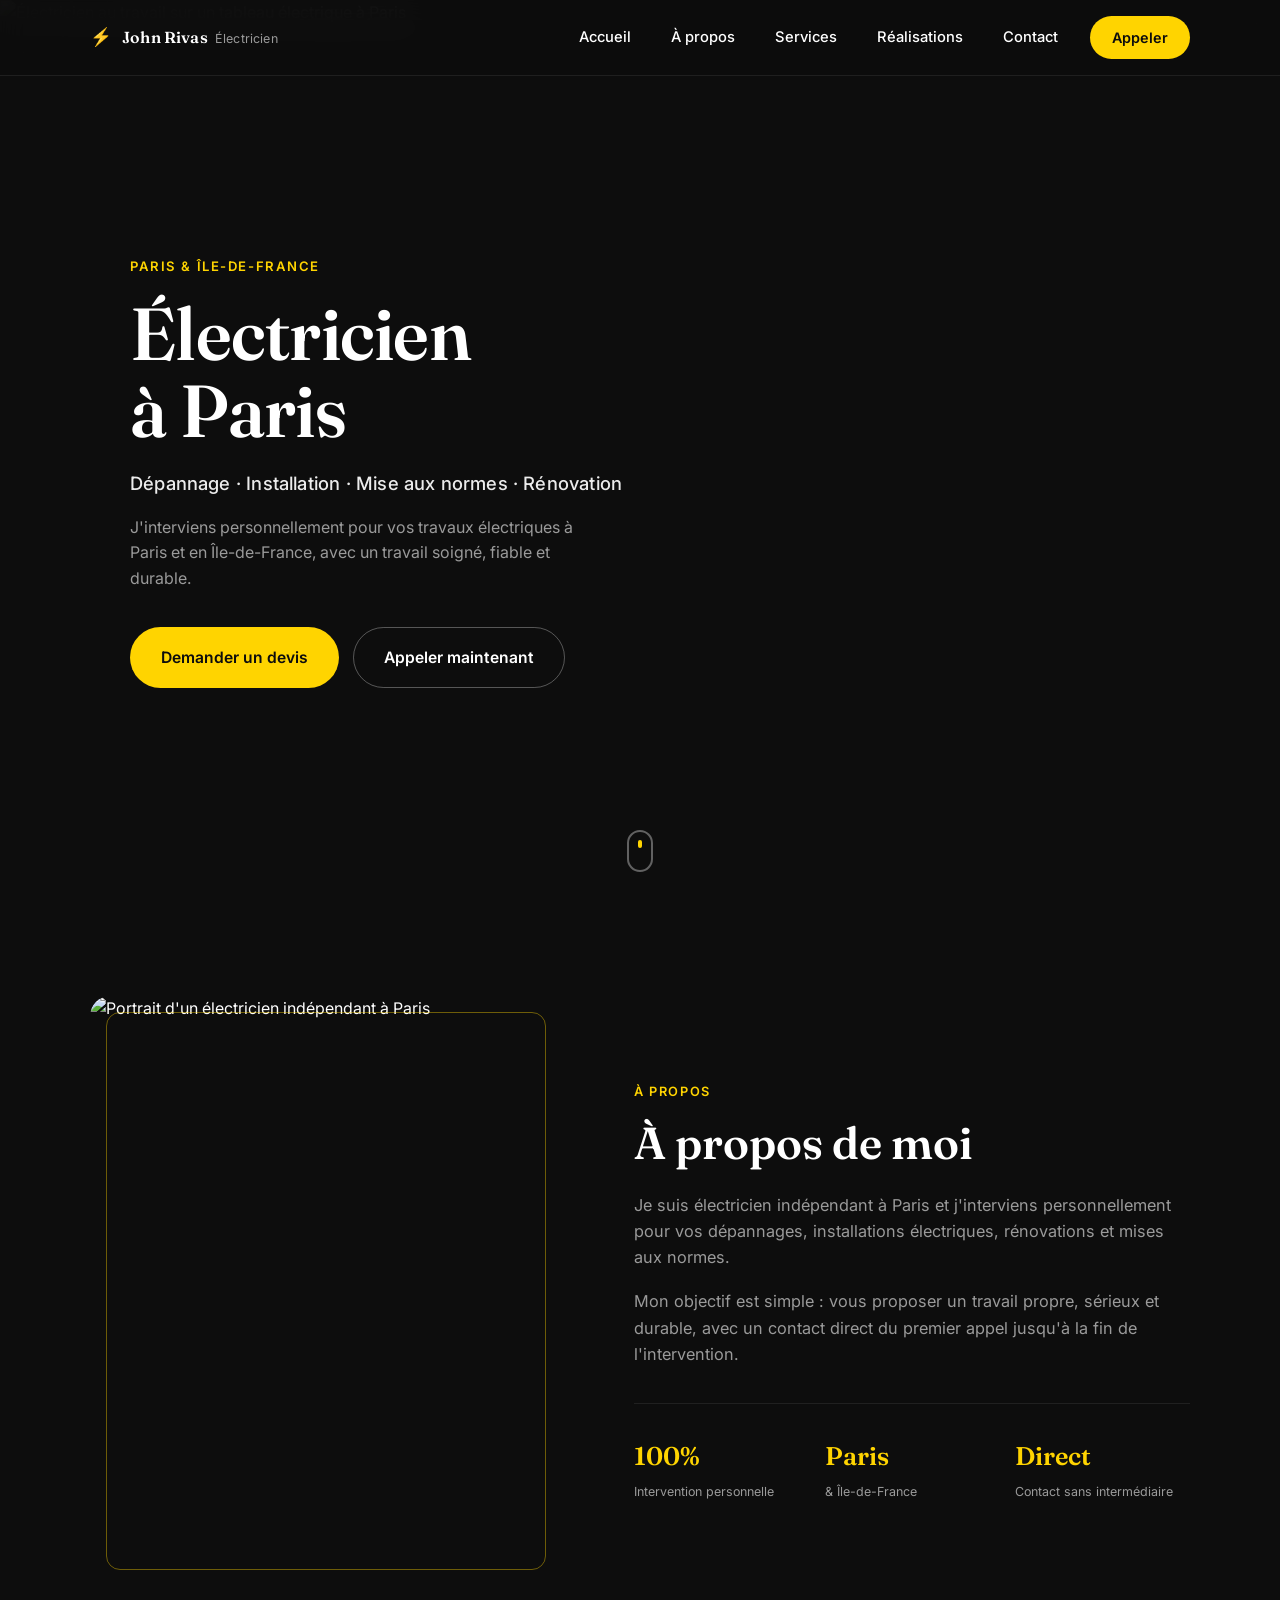
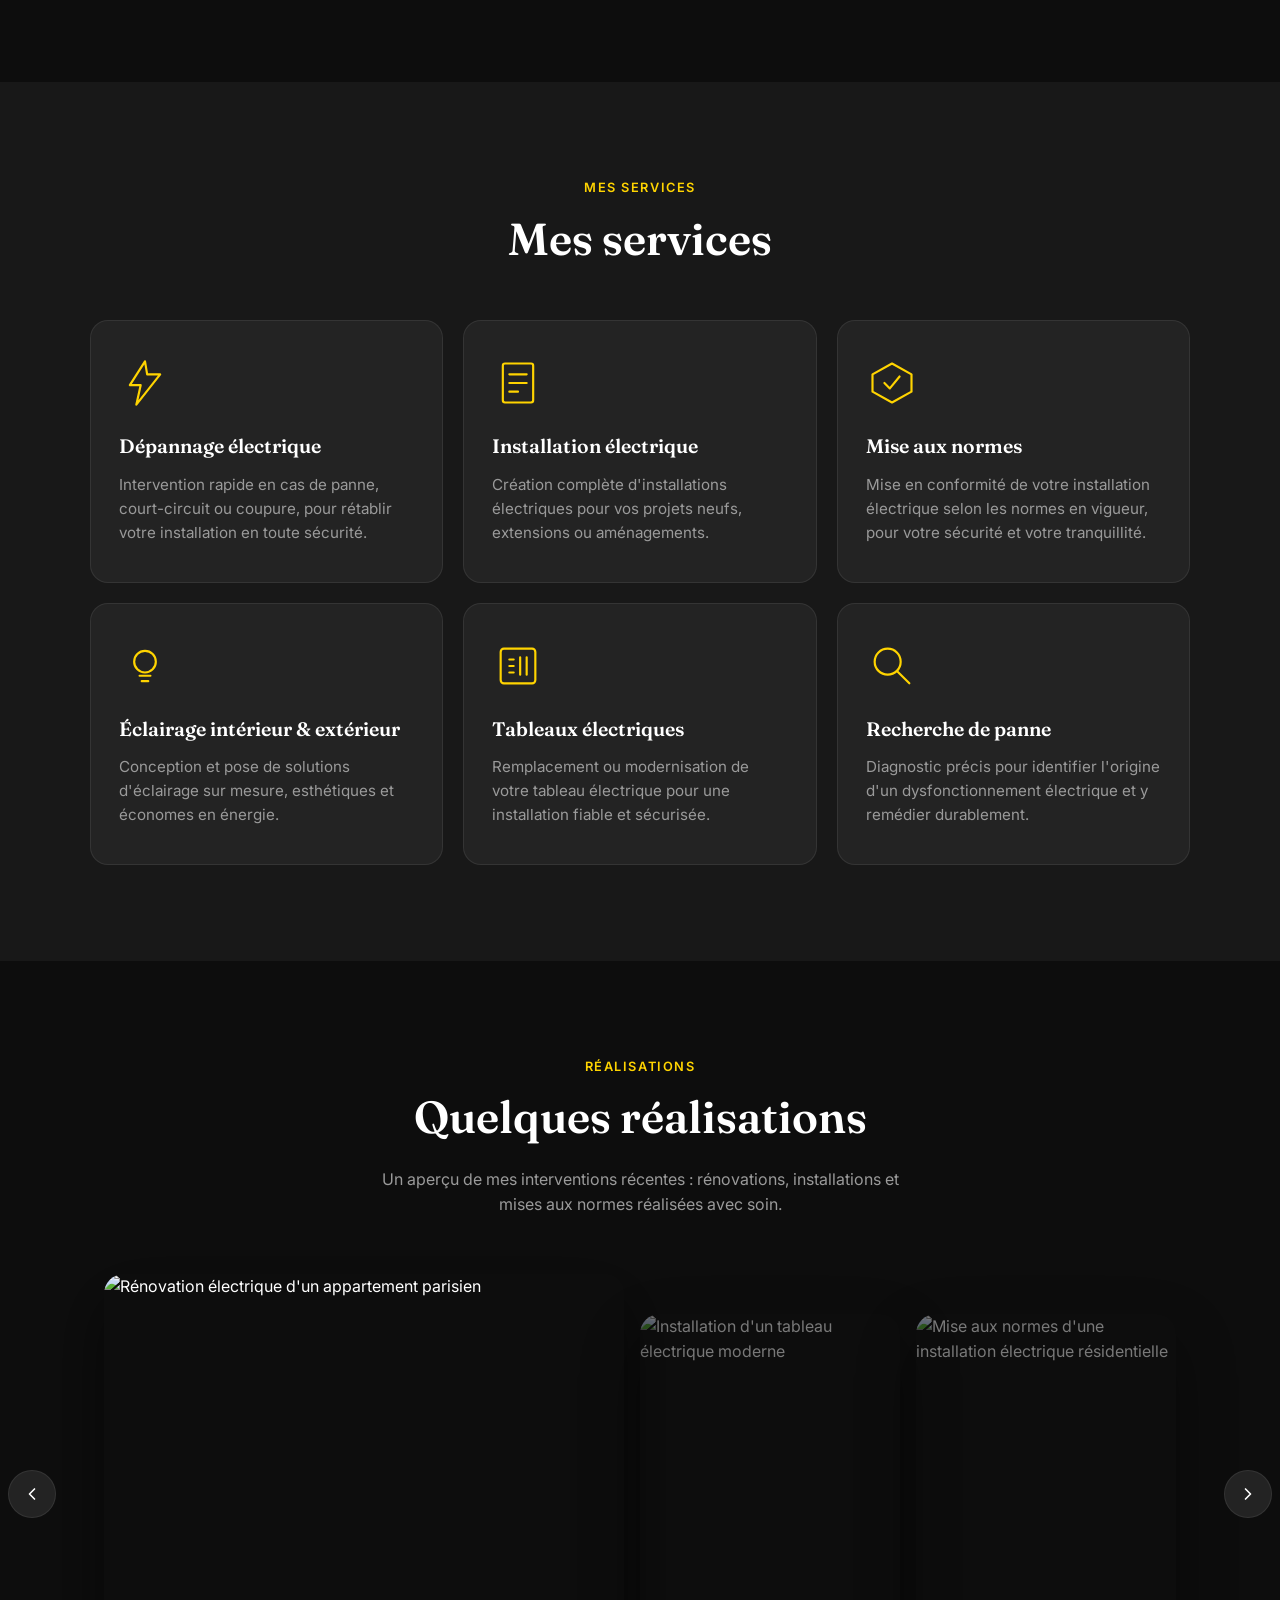
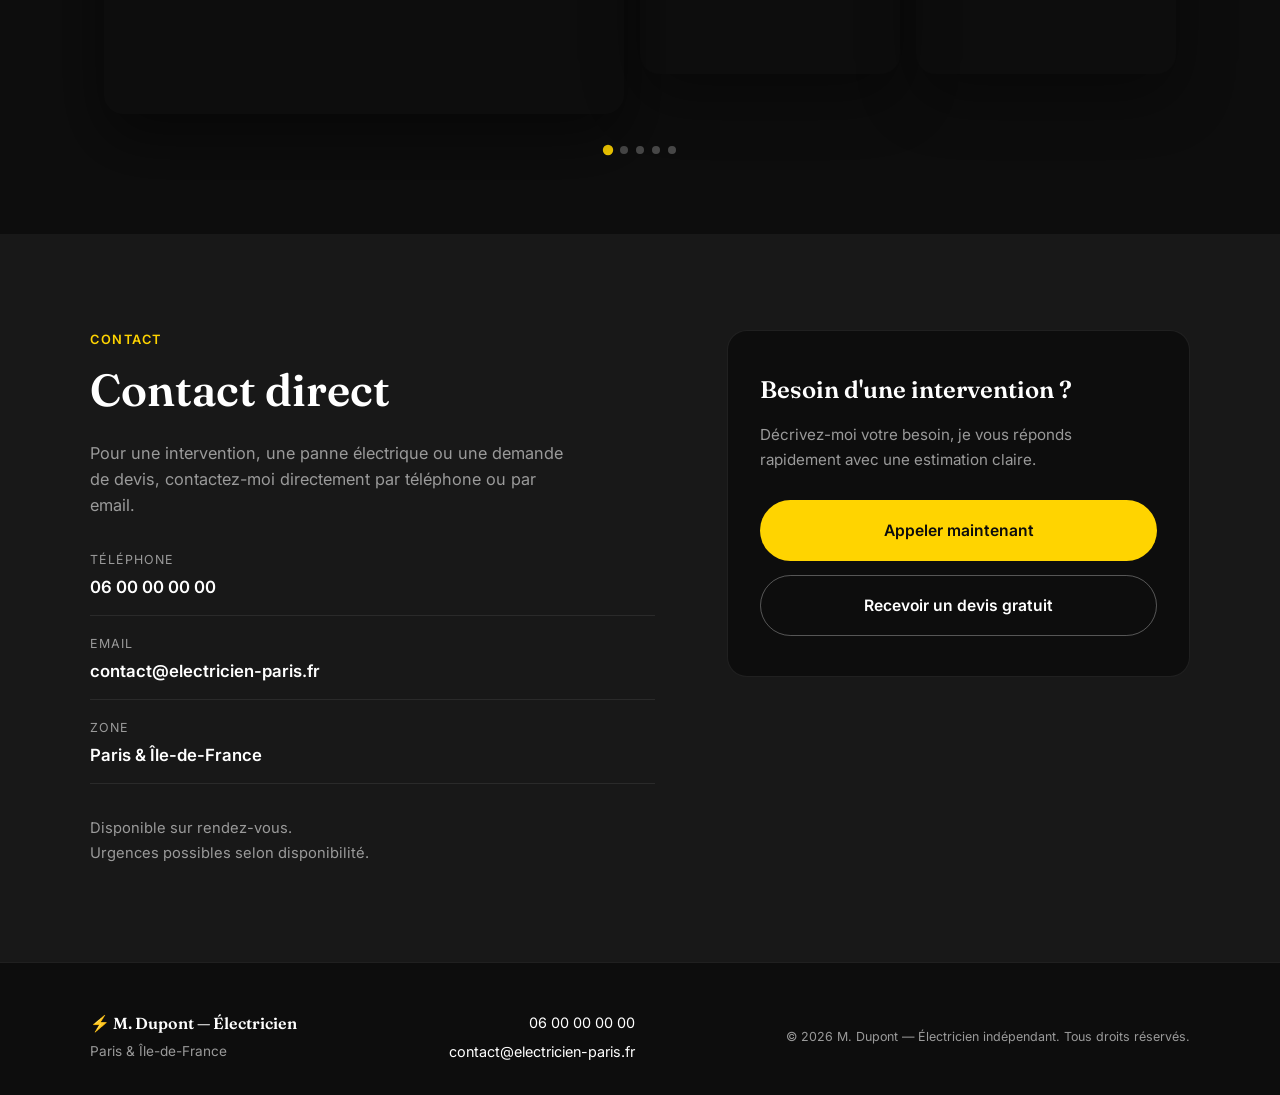
==== index.html @ aae9603d "Update index.html" ====
<!DOCTYPE html>
<html lang="fr">
<head>
<meta charset="UTF-8">
<meta name="viewport" content="width=device-width, initial-scale=1.0, viewport-fit=cover">
<title>Électricien à Paris — Artisan indépendant | Dépannage, Installation, Rénovation</title>
<meta name="description" content="Électricien indépendant à Paris. Dépannage, installation électrique, mise aux normes, rénovation. Intervention personnelle et soignée à Paris et en Île-de-France.">
<link rel="preconnect" href="https://fonts.googleapis.com">
<link rel="preconnect" href="https://fonts.gstatic.com" crossorigin>
<link href="https://fonts.googleapis.com/css2?family=Fraunces:opsz,wght@9..144,300;9..144,500;9..144,600;9..144,700&family=Inter:wght@400;500;600;700&display=swap" rel="stylesheet">
<link rel="stylesheet" href="style.css">
</head>
<body>

<!-- NAVIGATION -->
<header class="nav" id="nav">
  <div class="nav__inner">
    <a href="#hero" class="nav__logo">
      <span class="nav__logo-mark">⚡</span>
      <span class="nav__logo-text">John Rivas <span class="nav__logo-sub">Électricien</span></span>
    </a>

    <nav class="nav__links" id="navLinks">
      <a href="#hero" class="nav__link">Accueil</a>
      <a href="#apropos" class="nav__link">À propos</a>
      <a href="#services" class="nav__link">Services</a>
      <a href="#realisations" class="nav__link">Réalisations</a>
      <a href="#contact" class="nav__link">Contact</a>
      <a href="tel:0600000000" class="nav__cta">Appeler</a>
    </nav>

    <button class="nav__burger" id="burgerBtn" aria-label="Ouvrir le menu" aria-expanded="false" aria-controls="navLinks">
      <span></span><span></span><span></span>
    </button>
  </div>
</header>

<!-- overlay for mobile menu -->
<div class="nav__overlay" id="navOverlay"></div>

<!-- HERO -->
<section class="hero" id="hero">
  <div class="hero__bg">
    <img src="https://images.unsplash.com/photo-1621905251918-48416bd8575a?auto=format&fit=crop&w=1800&q=80" alt="Électricien au travail sur un tableau électrique à Paris" loading="eager">
    <div class="hero__overlay"></div>
  </div>

  <div class="hero__content fade-in">
    <p class="hero__eyebrow">Paris &amp; Île-de-France</p>
    <h1 class="hero__title">Électricien<br>à Paris</h1>
    <p class="hero__subtitle">Dépannage · Installation · Mise aux normes · Rénovation</p>
    <p class="hero__text">J'interviens personnellement pour vos travaux électriques à Paris et en Île-de-France, avec un travail soigné, fiable et durable.</p>

    <div class="hero__buttons">
      <a href="#contact" class="btn btn--primary">Demander un devis</a>
      <a href="tel:0600000000" class="btn btn--ghost">Appeler maintenant</a>
    </div>
  </div>

  <div class="hero__scroll-hint" aria-hidden="true">
    <span></span>
  </div>
</section>

<!-- A PROPOS -->
<section class="about" id="apropos">
  <div class="container about__grid">
    <div class="about__image fade-in">
      <img src="https://images.unsplash.com/photo-1581092918056-0c4c3acd3789?auto=format&fit=crop&w=1000&q=80" alt="Portrait d'un électricien indépendant à Paris" loading="lazy">
      <div class="about__image-frame" aria-hidden="true"></div>
    </div>

    <div class="about__content fade-in">
      <p class="section-eyebrow">À propos</p>
      <h2 class="section-title">À propos de moi</h2>
      <p class="about__text">Je suis électricien indépendant à Paris et j'interviens personnellement pour vos dépannages, installations électriques, rénovations et mises aux normes.</p>
      <p class="about__text">Mon objectif est simple&nbsp;: vous proposer un travail propre, sérieux et durable, avec un contact direct du premier appel jusqu'à la fin de l'intervention.</p>

      <div class="about__stats">
        <div class="about__stat">
          <span class="about__stat-num">100%</span>
          <span class="about__stat-label">Intervention personnelle</span>
        </div>
        <div class="about__stat">
          <span class="about__stat-num">Paris</span>
          <span class="about__stat-label">&amp; Île-de-France</span>
        </div>
        <div class="about__stat">
          <span class="about__stat-num">Direct</span>
          <span class="about__stat-label">Contact sans intermédiaire</span>
        </div>
      </div>
    </div>
  </div>
</section>

<!-- SERVICES -->
<section class="services" id="services">
  <div class="container">
    <p class="section-eyebrow section-eyebrow--center">Mes services</p>
    <h2 class="section-title section-title--center">Mes services</h2>

    <div class="services__grid">
      <article class="service-card fade-in">
        <div class="service-card__icon" aria-hidden="true">
          <svg viewBox="0 0 48 48" fill="none"><path d="M24 4 10 26h10l-4 18 22-28H26l-2-12Z" stroke="currentColor" stroke-width="2" stroke-linejoin="round"/></svg>
        </div>
        <h3 class="service-card__title">Dépannage électrique</h3>
        <p class="service-card__text">Intervention rapide en cas de panne, court-circuit ou coupure, pour rétablir votre installation en toute sécurité.</p>
      </article>

      <article class="service-card fade-in">
        <div class="service-card__icon" aria-hidden="true">
          <svg viewBox="0 0 48 48" fill="none"><rect x="10" y="6" width="28" height="36" rx="2" stroke="currentColor" stroke-width="2"/><path d="M16 16h16M16 24h16M16 32h8" stroke="currentColor" stroke-width="2" stroke-linecap="round"/></svg>
        </div>
        <h3 class="service-card__title">Installation électrique</h3>
        <p class="service-card__text">Création complète d'installations électriques pour vos projets neufs, extensions ou aménagements.</p>
      </article>

      <article class="service-card fade-in">
        <div class="service-card__icon" aria-hidden="true">
          <svg viewBox="0 0 48 48" fill="none"><path d="M24 6 6 16v16l18 10 18-10V16L24 6Z" stroke="currentColor" stroke-width="2" stroke-linejoin="round"/><path d="m17 24 5 5 9-11" stroke="currentColor" stroke-width="2" stroke-linecap="round" stroke-linejoin="round"/></svg>
        </div>
        <h3 class="service-card__title">Mise aux normes</h3>
        <p class="service-card__text">Mise en conformité de votre installation électrique selon les normes en vigueur, pour votre sécurité et votre tranquillité.</p>
      </article>

      <article class="service-card fade-in">
        <div class="service-card__icon" aria-hidden="true">
          <svg viewBox="0 0 48 48" fill="none"><circle cx="24" cy="20" r="10" stroke="currentColor" stroke-width="2"/><path d="M19 33h10M21 38h6" stroke="currentColor" stroke-width="2" stroke-linecap="round"/></svg>
        </div>
        <h3 class="service-card__title">Éclairage intérieur &amp; extérieur</h3>
        <p class="service-card__text">Conception et pose de solutions d'éclairage sur mesure, esthétiques et économes en énergie.</p>
      </article>

      <article class="service-card fade-in">
        <div class="service-card__icon" aria-hidden="true">
          <svg viewBox="0 0 48 48" fill="none"><rect x="8" y="8" width="32" height="32" rx="3" stroke="currentColor" stroke-width="2"/><path d="M16 18h4M16 24h4M16 30h4M26 16v16M32 16v16" stroke="currentColor" stroke-width="2" stroke-linecap="round"/></svg>
        </div>
        <h3 class="service-card__title">Tableaux électriques</h3>
        <p class="service-card__text">Remplacement ou modernisation de votre tableau électrique pour une installation fiable et sécurisée.</p>
      </article>

      <article class="service-card fade-in">
        <div class="service-card__icon" aria-hidden="true">
          <svg viewBox="0 0 48 48" fill="none"><circle cx="20" cy="20" r="12" stroke="currentColor" stroke-width="2"/><path d="M29 29 40 40" stroke="currentColor" stroke-width="2" stroke-linecap="round"/></svg>
        </div>
        <h3 class="service-card__title">Recherche de panne</h3>
        <p class="service-card__text">Diagnostic précis pour identifier l'origine d'un dysfonctionnement électrique et y remédier durablement.</p>
      </article>
    </div>
  </div>
</section>

<!-- REALISATIONS -->
<section class="realisations" id="realisations">
  <div class="container">
    <p class="section-eyebrow section-eyebrow--center">Réalisations</p>
    <h2 class="section-title section-title--center">Quelques réalisations</h2>
    <p class="realisations__intro">Un aperçu de mes interventions récentes&nbsp;: rénovations, installations et mises aux normes réalisées avec soin.</p>
  </div>

  <div class="carousel" id="carousel">
    <button class="carousel__arrow carousel__arrow--prev" id="prevBtn" aria-label="Image précédente">
      <svg viewBox="0 0 24 24" fill="none"><path d="M15 18l-6-6 6-6" stroke="currentColor" stroke-width="2" stroke-linecap="round" stroke-linejoin="round"/></svg>
    </button>

    <div class="carousel__track" id="carouselTrack">
      <div class="carousel__slide">
        <img src="https://images.unsplash.com/photo-1621905252507-b35492cc74b4?auto=format&fit=crop&w=1200&q=80" alt="Rénovation électrique d'un appartement parisien" loading="lazy">
      </div>
      <div class="carousel__slide">
        <img src="https://images.unsplash.com/photo-1558002038-1055907df827?auto=format&fit=crop&w=1200&q=80" alt="Installation d'un tableau électrique moderne" loading="lazy">
      </div>
      <div class="carousel__slide">
        <img src="https://images.unsplash.com/photo-1565608438257-fac3c27beb36?auto=format&fit=crop&w=1200&q=80" alt="Pose d'un éclairage intérieur design" loading="lazy">
      </div>
      <div class="carousel__slide">
        <img src="https://images.unsplash.com/photo-1633613286848-e6f43bbafb8d?auto=format&fit=crop&w=1200&q=80" alt="Câblage électrique soigné dans un logement" loading="lazy">
      </div>
      <div class="carousel__slide">
        <img src="https://images.unsplash.com/photo-1545259741521-9aedfca39cb0?auto=format&fit=crop&w=1200&q=80" alt="Mise aux normes d'une installation électrique résidentielle" loading="lazy">
      </div>
    </div>

    <button class="carousel__arrow carousel__arrow--next" id="nextBtn" aria-label="Image suivante">
      <svg viewBox="0 0 24 24" fill="none"><path d="M9 18l6-6-6-6" stroke="currentColor" stroke-width="2" stroke-linecap="round" stroke-linejoin="round"/></svg>
    </button>
  </div>

  <div class="carousel__dots" id="carouselDots"></div>
</section>

<!-- CONTACT -->
<section class="contact" id="contact">
  <div class="container contact__grid">
    <div class="contact__info fade-in">
      <p class="section-eyebrow">Contact</p>
      <h2 class="section-title">Contact direct</h2>
      <p class="contact__text">Pour une intervention, une panne électrique ou une demande de devis, contactez-moi directement par téléphone ou par email.</p>

      <ul class="contact__details">
        <li><span class="contact__label">Téléphone</span><a href="tel:0600000000">06 00 00 00 00</a></li>
        <li><span class="contact__label">Email</span><a href="mailto:contact@electricien-paris.fr">contact@electricien-paris.fr</a></li>
        <li><span class="contact__label">Zone</span><span>Paris &amp; Île-de-France</span></li>
      </ul>

      <p class="contact__availability">Disponible sur rendez-vous.<br>Urgences possibles selon disponibilité.</p>
    </div>

    <div class="contact__action fade-in">
      <div class="contact__card">
        <h3 class="contact__card-title">Besoin d'une intervention&nbsp;?</h3>
        <p class="contact__card-text">Décrivez-moi votre besoin, je vous réponds rapidement avec une estimation claire.</p>
        <div class="contact__buttons">
          <a href="tel:0600000000" class="btn btn--primary btn--full">Appeler maintenant</a>
          <a href="mailto:contact@electricien-paris.fr?subject=Demande%20de%20devis%20%C3%A9lectrique&body=Bonjour%2C%20je%20souhaite%20obtenir%20un%20devis%20pour%20une%20intervention%20%C3%A9lectrique." class="btn btn--ghost btn--full">Recevoir un devis gratuit</a>
        </div>
      </div>
    </div>
  </div>
</section>

<!-- FOOTER -->
<footer class="footer">
  <div class="container footer__inner">
    <div class="footer__brand">
      <span class="footer__logo">⚡ M. Dupont — Électricien</span>
      <p class="footer__zone">Paris &amp; Île-de-France</p>
    </div>
    <div class="footer__contact">
      <a href="tel:0600000000">06 00 00 00 00</a>
      <a href="mailto:contact@electricien-paris.fr">contact@electricien-paris.fr</a>
    </div>
    <p class="footer__copy">© <span id="year"></span> M. Dupont — Électricien indépendant. Tous droits réservés.</p>
  </div>
</footer>

<script src="script.js"></script>
</body>
</html>
---- style.css ----
/* ============================================
   ÉLECTRICIEN PARIS — STYLE.CSS
   Mobile-first, dark luxury palette
   ============================================ */

:root {
  --black: #0D0D0D;
  --gray: #181818;
  --gray-light: #232323;
  --white: #FFFFFF;
  --yellow: #FFD400;
  --muted: #9A9A9A;
  --border: rgba(255,255,255,0.08);

  --font-display: 'Fraunces', serif;
  --font-body: 'Inter', sans-serif;

  --nav-height: 76px;
  --container-width: 1180px;
}

* { margin: 0; padding: 0; box-sizing: border-box; }

html {
  scroll-behavior: smooth;
}

body {
  background: var(--black);
  color: var(--white);
  font-family: var(--font-body);
  -webkit-font-smoothing: antialiased;
  overflow-x: hidden;
  line-height: 1.6;
}

img { max-width: 100%; display: block; }

a { color: inherit; text-decoration: none; }

.container {
  width: 100%;
  max-width: var(--container-width);
  margin: 0 auto;
  padding: 0 24px;
}

@media (min-width: 768px) {
  .container { padding: 0 40px; }
}

/* ===== Reduced motion ===== */
@media (prefers-reduced-motion: reduce) {
  *, *::before, *::after {
    animation-duration: 0.001ms !important;
    transition-duration: 0.001ms !important;
    scroll-behavior: auto !important;
  }
}

/* ===== Fade-in on scroll ===== */
.fade-in {
  opacity: 0;
  transform: translateY(24px);
  transition: opacity 0.8s ease, transform 0.8s ease;
}
.fade-in.is-visible {
  opacity: 1;
  transform: translateY(0);
}

/* ============================================
   NAVIGATION
   ============================================ */
.nav {
  position: fixed;
  top: 0;
  left: 0;
  width: 100%;
  z-index: 1000;
  height: var(--nav-height);
  background: rgba(13,13,13,0.7);
  backdrop-filter: blur(14px);
  -webkit-backdrop-filter: blur(14px);
  border-bottom: 1px solid var(--border);
  transition: background 0.3s ease;
}

.nav__inner {
  max-width: var(--container-width);
  margin: 0 auto;
  height: 100%;
  display: flex;
  align-items: center;
  justify-content: space-between;
  padding: 0 20px;
}

@media (min-width: 768px) {
  .nav__inner { padding: 0 40px; }
}

.nav__logo {
  display: flex;
  align-items: center;
  gap: 10px;
  font-family: var(--font-display);
  font-weight: 600;
  font-size: 1rem;
  letter-spacing: 0.01em;
  white-space: nowrap;
}

.nav__logo-mark {
  color: var(--yellow);
  font-size: 1.1rem;
}

.nav__logo-sub {
  display: none;
}

@media (min-width: 480px) {
  .nav__logo-sub {
    display: inline;
    color: var(--muted);
    font-family: var(--font-body);
    font-weight: 400;
    font-size: 0.78rem;
    margin-left: 4px;
  }
}

/* Desktop links */
.nav__links {
  display: flex;
  align-items: center;
  gap: 8px;
}

.nav__link {
  font-size: 0.92rem;
  font-weight: 500;
  color: var(--white);
  padding: 10px 16px;
  border-radius: 999px;
  transition: background 0.25s ease, color 0.25s ease;
}

.nav__link:hover {
  background: rgba(255,255,255,0.06);
  color: var(--yellow);
}

.nav__cta {
  margin-left: 8px;
  background: var(--yellow);
  color: var(--black);
  font-weight: 600;
  font-size: 0.9rem;
  padding: 10px 22px;
  border-radius: 999px;
  transition: transform 0.25s ease, box-shadow 0.25s ease;
}

.nav__cta:hover {
  transform: translateY(-1px);
  box-shadow: 0 8px 24px rgba(255,212,0,0.25);
}

/* Burger button (mobile) */
.nav__burger {
  display: flex;
  flex-direction: column;
  justify-content: center;
  gap: 5px;
  width: 44px;
  height: 44px;
  background: none;
  border: none;
  cursor: pointer;
  z-index: 1100;
}

.nav__burger span {
  display: block;
  width: 24px;
  height: 2px;
  background: var(--white);
  margin: 0 auto;
  transition: transform 0.3s ease, opacity 0.3s ease, background 0.3s ease;
}

.nav__burger[aria-expanded="true"] span:nth-child(1) {
  transform: translateY(7px) rotate(45deg);
}
.nav__burger[aria-expanded="true"] span:nth-child(2) {
  opacity: 0;
}
.nav__burger[aria-expanded="true"] span:nth-child(3) {
  transform: translateY(-7px) rotate(-45deg);
}

.nav__overlay {
  position: fixed;
  inset: 0;
  background: rgba(0,0,0,0.5);
  opacity: 0;
  pointer-events: none;
  transition: opacity 0.3s ease;
  z-index: 999;
}
.nav__overlay.is-active {
  opacity: 1;
  pointer-events: auto;
}

/* Mobile menu layout */
@media (max-width: 899px) {
  .nav__links {
    position: fixed;
    top: 0;
    right: 0;
    height: 100vh;
    width: min(82vw, 340px);
    background: var(--gray);
    border-left: 1px solid var(--border);
    flex-direction: column;
    align-items: stretch;
    justify-content: flex-start;
    gap: 6px;
    padding: calc(var(--nav-height) + 24px) 24px 40px;
    transform: translateX(100%);
    transition: transform 0.4s cubic-bezier(0.22, 1, 0.36, 1);
    z-index: 1050;
  }

  .nav__links.is-open {
    transform: translateX(0);
  }

  .nav__link {
    padding: 16px 8px;
    font-size: 1.05rem;
    border-bottom: 1px solid var(--border);
    border-radius: 0;
  }

  .nav__link:hover {
    background: none;
    color: var(--yellow);
  }

  .nav__cta {
    margin: 20px 8px 0;
    text-align: center;
  }
}

@media (min-width: 900px) {
  .nav__burger { display: none; }
  .nav__overlay { display: none; }
}

/* ============================================
   HERO
   ============================================ */
.hero {
  position: relative;
  min-height: 100vh;
  display: flex;
  align-items: center;
  padding-top: calc(var(--nav-height) + 32px);
  padding-bottom: 64px;
  overflow: hidden;
}

.hero__bg {
  position: absolute;
  inset: 0;
  z-index: 0;
}

.hero__bg img {
  width: 100%;
  height: 100%;
  object-fit: cover;
  object-position: center 35%;
}

.hero__overlay {
  position: absolute;
  inset: 0;
  background:
    linear-gradient(180deg, rgba(13,13,13,0.55) 0%, rgba(13,13,13,0.75) 55%, rgba(13,13,13,0.96) 100%),
    linear-gradient(90deg, rgba(13,13,13,0.85) 0%, rgba(13,13,13,0.3) 60%);
}

.hero__content {
  position: relative;
  z-index: 1;
  width: 100%;
  max-width: var(--container-width);
  margin: 0 auto;
  padding: 0 24px;
}

@media (min-width: 768px) {
  .hero__content { padding: 0 40px; max-width: 640px; margin-left: 40px; }
}

@media (min-width: 1180px) {
  .hero__content { margin-left: calc((100vw - var(--container-width)) / 2 + 40px); }
}

.hero__eyebrow {
  font-size: 0.82rem;
  font-weight: 600;
  letter-spacing: 0.12em;
  text-transform: uppercase;
  color: var(--yellow);
  margin-bottom: 18px;
}

.hero__title {
  font-family: var(--font-display);
  font-weight: 600;
  font-size: clamp(2.6rem, 9vw, 4.6rem);
  line-height: 1.05;
  letter-spacing: -0.01em;
  margin-bottom: 20px;
}

.hero__subtitle {
  font-size: clamp(0.95rem, 2.6vw, 1.15rem);
  font-weight: 500;
  color: var(--white);
  opacity: 0.92;
  margin-bottom: 16px;
  letter-spacing: 0.01em;
}

.hero__text {
  font-size: 1rem;
  color: var(--muted);
  max-width: 480px;
  margin-bottom: 36px;
}

.hero__buttons {
  display: flex;
  flex-direction: column;
  gap: 14px;
}

@media (min-width: 480px) {
  .hero__buttons { flex-direction: row; flex-wrap: wrap; }
}

.hero__scroll-hint {
  position: absolute;
  bottom: 28px;
  left: 50%;
  transform: translateX(-50%);
  z-index: 1;
  width: 26px;
  height: 42px;
  border: 2px solid rgba(255,255,255,0.35);
  border-radius: 999px;
  display: none;
}

@media (min-width: 768px) {
  .hero__scroll-hint { display: block; }
}

.hero__scroll-hint span {
  position: absolute;
  top: 8px;
  left: 50%;
  width: 4px;
  height: 8px;
  background: var(--yellow);
  border-radius: 999px;
  transform: translateX(-50%);
  animation: scrollHint 1.8s infinite;
}

@keyframes scrollHint {
  0% { opacity: 1; top: 8px; }
  70% { opacity: 0; top: 22px; }
  100% { opacity: 0; top: 8px; }
}

/* ============================================
   BUTTONS
   ============================================ */
.btn {
  display: inline-flex;
  align-items: center;
  justify-content: center;
  font-family: var(--font-body);
  font-weight: 600;
  font-size: 0.98rem;
  padding: 17px 30px;
  border-radius: 999px;
  transition: transform 0.25s ease, box-shadow 0.25s ease, background 0.25s ease, border-color 0.25s ease;
  cursor: pointer;
  border: 1.5px solid transparent;
  white-space: nowrap;
}

.btn--primary {
  background: var(--yellow);
  color: var(--black);
}

.btn--primary:hover {
  transform: translateY(-2px);
  box-shadow: 0 12px 32px rgba(255,212,0,0.3);
}

.btn--ghost {
  background: transparent;
  color: var(--white);
  border-color: rgba(255,255,255,0.3);
}

.btn--ghost:hover {
  border-color: var(--yellow);
  color: var(--yellow);
  transform: translateY(-2px);
}

.btn--full {
  width: 100%;
}

/* ============================================
   SECTION HEADERS (shared)
   ============================================ */
.section-eyebrow {
  font-size: 0.8rem;
  font-weight: 600;
  letter-spacing: 0.12em;
  text-transform: uppercase;
  color: var(--yellow);
  margin-bottom: 14px;
}

.section-eyebrow--center { text-align: center; }

.section-title {
  font-family: var(--font-display);
  font-weight: 600;
  font-size: clamp(2rem, 6vw, 2.8rem);
  line-height: 1.15;
  margin-bottom: 24px;
}

.section-title--center { text-align: center; }

/* ============================================
   ABOUT
   ============================================ */
.about {
  padding: 96px 0;
  background: var(--black);
}

.about__grid {
  display: grid;
  gap: 48px;
}

@media (min-width: 900px) {
  .about__grid {
    grid-template-columns: 0.85fr 1fr;
    align-items: center;
    gap: 72px;
  }
}

.about__image {
  position: relative;
  border-radius: 20px;
  overflow: hidden;
}

.about__image img {
  width: 100%;
  aspect-ratio: 4/5;
  object-fit: cover;
  border-radius: 20px;
}

.about__image-frame {
  position: absolute;
  inset: 16px;
  border: 1px solid rgba(255,212,0,0.4);
  border-radius: 14px;
  pointer-events: none;
}

.about__text {
  color: var(--muted);
  font-size: 1.02rem;
  margin-bottom: 18px;
  max-width: 540px;
}

.about__stats {
  display: grid;
  grid-template-columns: repeat(3, 1fr);
  gap: 16px;
  margin-top: 36px;
  padding-top: 32px;
  border-top: 1px solid var(--border);
}

.about__stat {
  display: flex;
  flex-direction: column;
  gap: 6px;
}

.about__stat-num {
  font-family: var(--font-display);
  font-size: clamp(1.2rem, 3vw, 1.6rem);
  font-weight: 600;
  color: var(--yellow);
}

.about__stat-label {
  font-size: 0.78rem;
  color: var(--muted);
  line-height: 1.4;
}

/* ============================================
   SERVICES
   ============================================ */
.services {
  padding: 96px 0;
  background: var(--gray);
}

.services__grid {
  margin-top: 56px;
  display: grid;
  gap: 20px;
  grid-template-columns: 1fr;
}

@media (min-width: 640px) {
  .services__grid { grid-template-columns: repeat(2, 1fr); }
}

@media (min-width: 1024px) {
  .services__grid { grid-template-columns: repeat(3, 1fr); }
}

.service-card {
  background: var(--gray-light);
  border: 1px solid var(--border);
  border-radius: 18px;
  padding: 36px 28px;
  transition: transform 0.3s ease, border-color 0.3s ease, background 0.3s ease;
}

.service-card:hover {
  transform: translateY(-6px);
  border-color: rgba(255,212,0,0.35);
  background: #262219;
}

.service-card__icon {
  width: 52px;
  height: 52px;
  color: var(--yellow);
  margin-bottom: 22px;
}

.service-card__icon svg {
  width: 100%;
  height: 100%;
}

.service-card__title {
  font-family: var(--font-display);
  font-size: 1.22rem;
  font-weight: 600;
  margin-bottom: 10px;
}

.service-card__text {
  color: var(--muted);
  font-size: 0.95rem;
}

/* ============================================
   REALISATIONS — CAROUSEL
   ============================================ */
.realisations {
  padding: 96px 0 80px;
  background: var(--black);
  overflow: hidden;
}

.realisations__intro {
  text-align: center;
  color: var(--muted);
  max-width: 520px;
  margin: 0 auto;
  font-size: 1rem;
}

.carousel {
  position: relative;
  margin-top: 56px;
  display: flex;
  align-items: center;
  justify-content: center;
  padding: 0 8px;
}

.carousel__track {
  display: flex;
  align-items: center;
  justify-content: center;
  gap: 16px;
  width: 100%;
  max-width: 100vw;
  position: relative;
  height: 320px;
}

.carousel__slide {
  flex-shrink: 0;
  border-radius: 20px;
  overflow: hidden;
  position: relative;
  transition: all 0.55s cubic-bezier(0.22, 1, 0.36, 1);
  box-shadow: 0 24px 60px rgba(0,0,0,0.5);
}

.carousel__slide img {
  width: 100%;
  height: 100%;
  object-fit: cover;
  display: block;
}

/* Default state, JS will position via transforms/sizing */
.carousel__slide {
  width: 230px;
  height: 290px;
  opacity: 0.4;
  filter: brightness(0.55);
}

.carousel__slide.is-center {
  width: 320px;
  height: 320px;
  opacity: 1;
  filter: brightness(1);
  z-index: 3;
}

.carousel__slide.is-adjacent {
  opacity: 0.7;
  filter: brightness(0.65);
  z-index: 2;
}

.carousel__slide.is-hidden-slide {
  display: none;
}

@media (min-width: 640px) {
  .carousel__track { height: 380px; }
  .carousel__slide { width: 240px; height: 320px; }
  .carousel__slide.is-center { width: 420px; height: 380px; }
}

@media (min-width: 1024px) {
  .carousel__track { height: 440px; }
  .carousel__slide { width: 260px; height: 360px; }
  .carousel__slide.is-center { width: 520px; height: 440px; }
}

.carousel__arrow {
  background: var(--gray-light);
  border: 1px solid var(--border);
  color: var(--white);
  width: 48px;
  height: 48px;
  border-radius: 50%;
  display: flex;
  align-items: center;
  justify-content: center;
  cursor: pointer;
  flex-shrink: 0;
  z-index: 5;
  transition: background 0.25s ease, border-color 0.25s ease, transform 0.2s ease;
}

.carousel__arrow svg {
  width: 20px;
  height: 20px;
}

.carousel__arrow:hover {
  background: var(--yellow);
  color: var(--black);
  border-color: var(--yellow);
  transform: scale(1.06);
}

@media (max-width: 639px) {
  .carousel__arrow { width: 38px; height: 38px; }
  .carousel__arrow svg { width: 16px; height: 16px; }
}

.carousel__dots {
  display: flex;
  justify-content: center;
  gap: 8px;
  margin-top: 32px;
}

.carousel__dot {
  width: 8px;
  height: 8px;
  border-radius: 50%;
  background: rgba(255,255,255,0.25);
  border: none;
  cursor: pointer;
  padding: 0;
  transition: background 0.25s ease, transform 0.25s ease;
}

.carousel__dot.is-active {
  background: var(--yellow);
  transform: scale(1.3);
}

/* ============================================
   CONTACT
   ============================================ */
.contact {
  padding: 96px 0;
  background: var(--gray);
}

.contact__grid {
  display: grid;
  gap: 48px;
}

@media (min-width: 900px) {
  .contact__grid {
    grid-template-columns: 1.1fr 0.9fr;
    gap: 72px;
    align-items: start;
  }
}

.contact__text {
  color: var(--muted);
  font-size: 1.02rem;
  margin-bottom: 32px;
  max-width: 480px;
}

.contact__details {
  list-style: none;
  display: flex;
  flex-direction: column;
  gap: 18px;
  margin-bottom: 32px;
}

.contact__details li {
  display: flex;
  flex-direction: column;
  gap: 4px;
  padding-bottom: 14px;
  border-bottom: 1px solid var(--border);
}

.contact__label {
  font-size: 0.78rem;
  text-transform: uppercase;
  letter-spacing: 0.08em;
  color: var(--muted);
}

.contact__details a,
.contact__details span:last-child {
  font-size: 1.05rem;
  font-weight: 600;
}

.contact__details a:hover {
  color: var(--yellow);
}

.contact__availability {
  color: var(--muted);
  font-size: 0.92rem;
  line-height: 1.7;
}

.contact__card {
  background: var(--black);
  border: 1px solid var(--border);
  border-radius: 20px;
  padding: 40px 32px;
}

.contact__card-title {
  font-family: var(--font-display);
  font-size: 1.5rem;
  font-weight: 600;
  margin-bottom: 14px;
}

.contact__card-text {
  color: var(--muted);
  font-size: 0.95rem;
  margin-bottom: 28px;
}

.contact__buttons {
  display: flex;
  flex-direction: column;
  gap: 14px;
}

/* ============================================
   FOOTER
   ============================================ */
.footer {
  background: var(--black);
  border-top: 1px solid var(--border);
  padding: 48px 0 32px;
}

.footer__inner {
  display: flex;
  flex-direction: column;
  gap: 24px;
  text-align: center;
}

@media (min-width: 768px) {
  .footer__inner {
    flex-direction: row;
    justify-content: space-between;
    align-items: center;
    text-align: left;
  }
}

.footer__logo {
  font-family: var(--font-display);
  font-weight: 600;
  font-size: 1rem;
}

.footer__zone {
  color: var(--muted);
  font-size: 0.85rem;
  margin-top: 4px;
}

.footer__contact {
  display: flex;
  flex-direction: column;
  gap: 6px;
  font-size: 0.9rem;
}

@media (min-width: 768px) {
  .footer__contact { align-items: flex-end; }
}

.footer__contact a:hover {
  color: var(--yellow);
}

.footer__copy {
  color: var(--muted);
  font-size: 0.78rem;
}
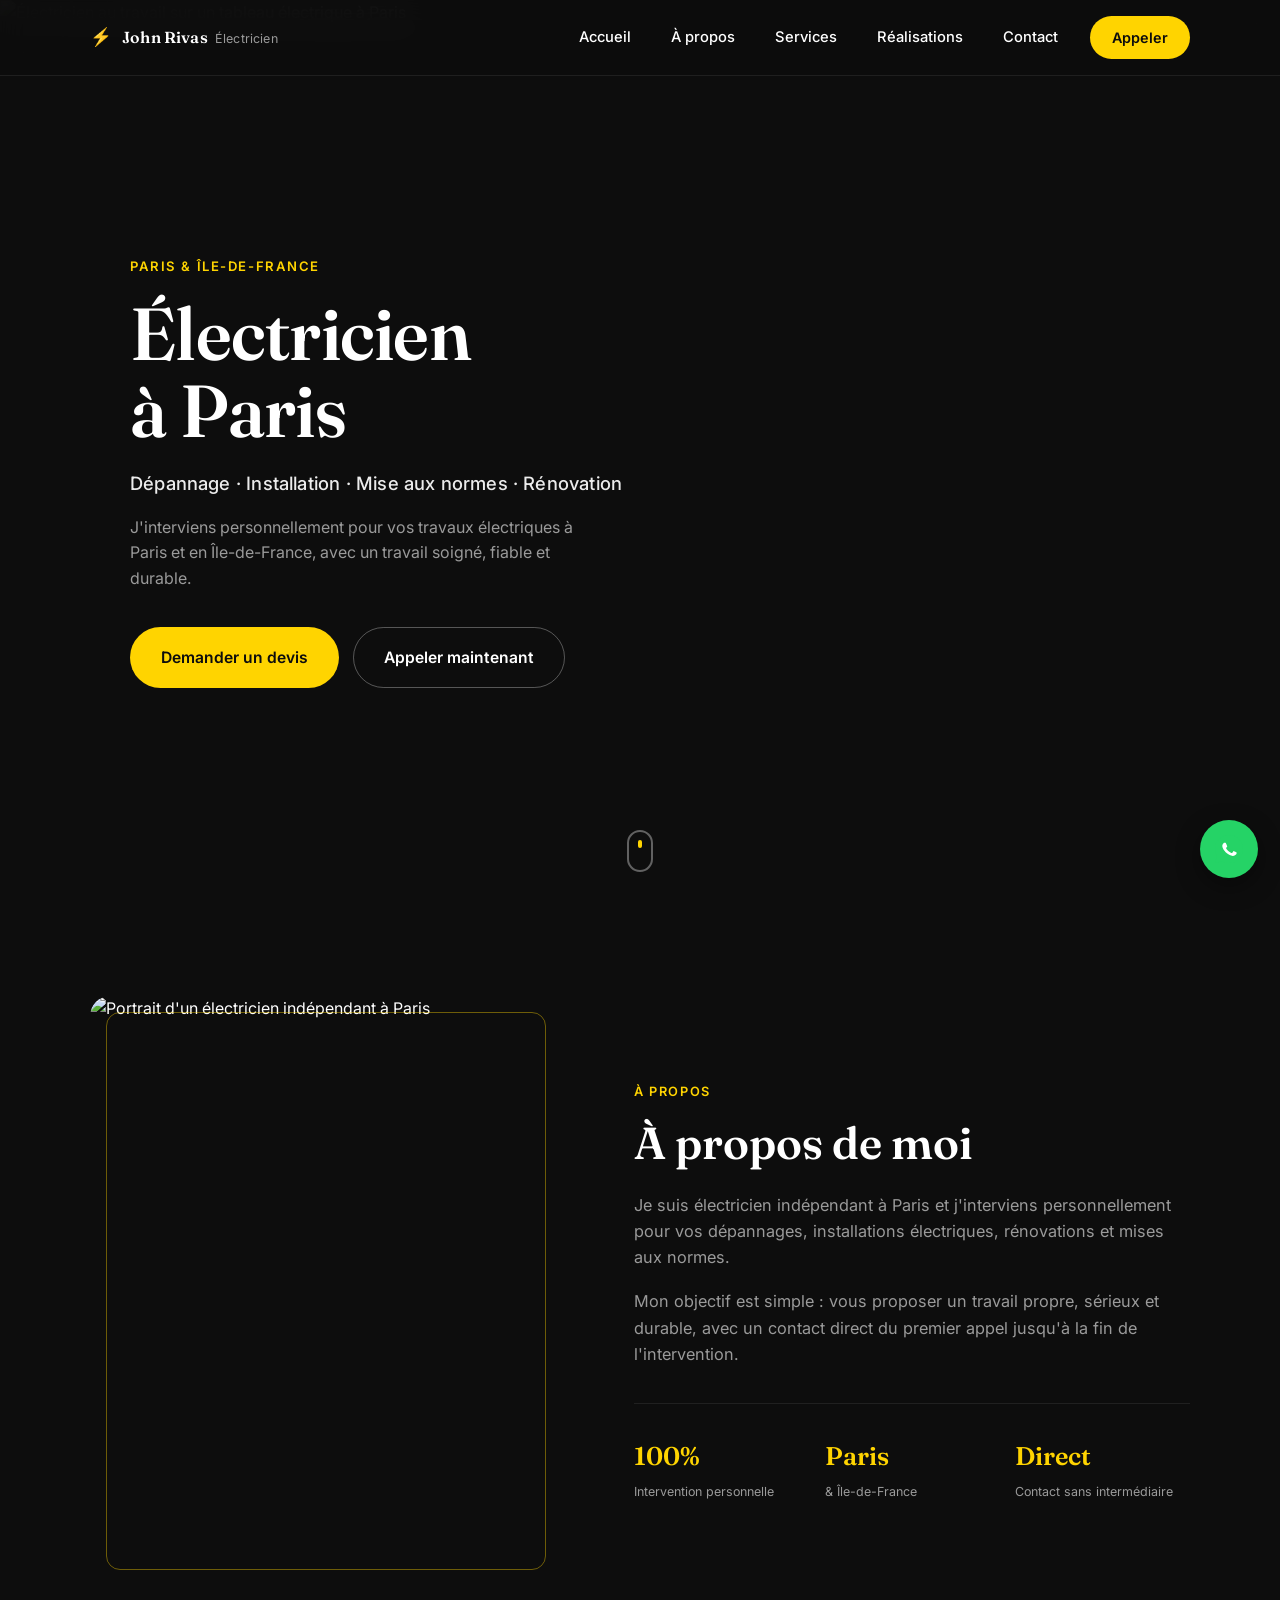
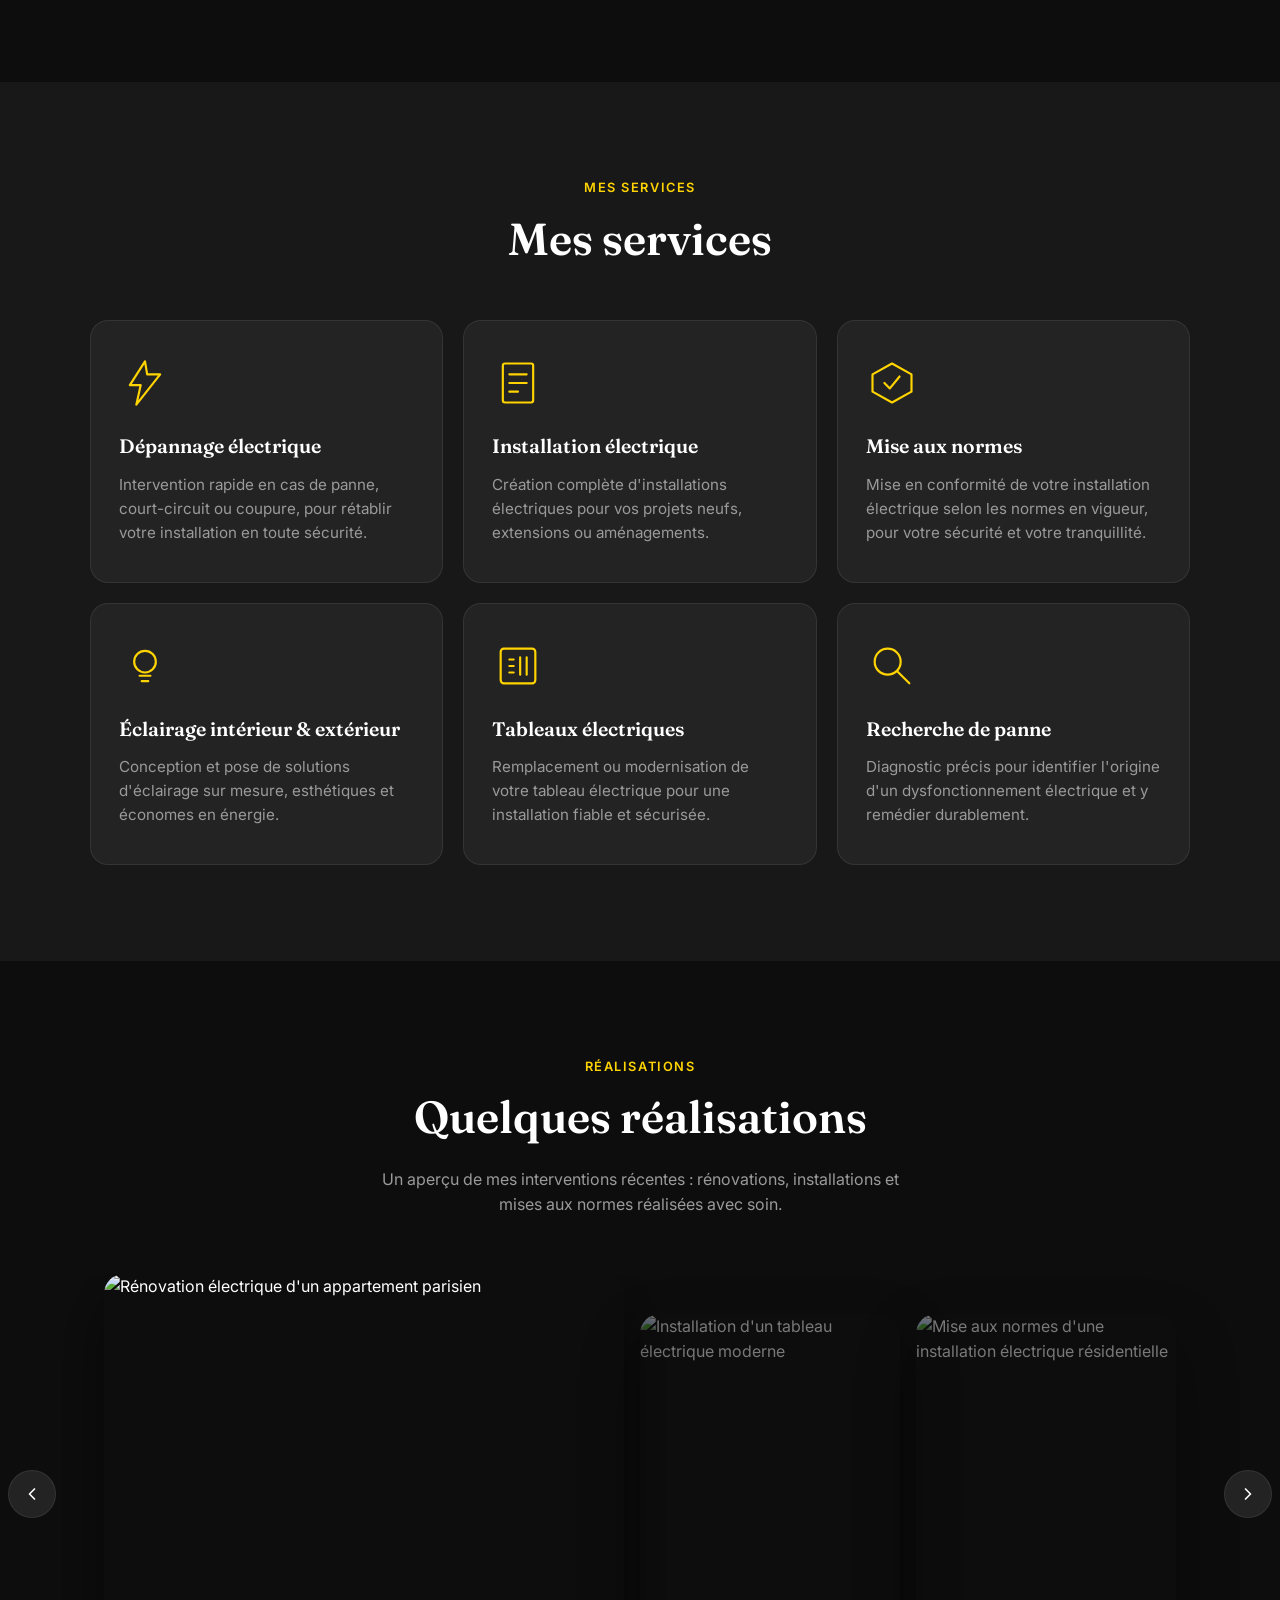
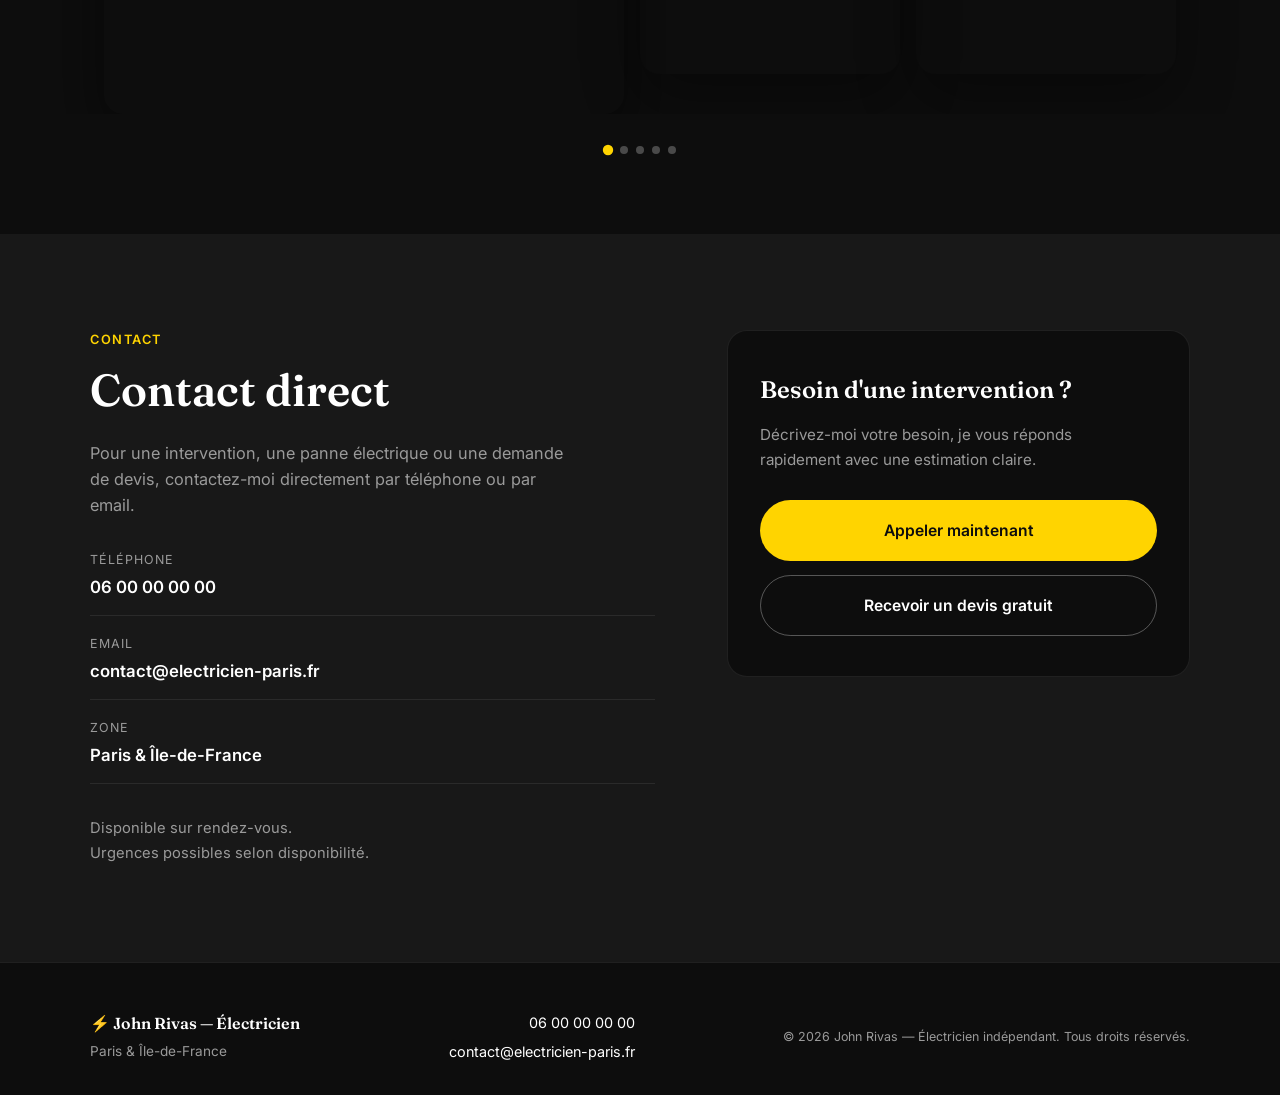
==== commit 77adf56a: "Add files via upload" ====
--- a/index.html
+++ b/index.html
@@ -225,16 +225,21 @@
 <footer class="footer">
   <div class="container footer__inner">
     <div class="footer__brand">
-      <span class="footer__logo">⚡ M. Dupont — Électricien</span>
+      <span class="footer__logo">⚡ John Rivas — Électricien</span>
       <p class="footer__zone">Paris &amp; Île-de-France</p>
     </div>
     <div class="footer__contact">
       <a href="tel:0600000000">06 00 00 00 00</a>
       <a href="mailto:contact@electricien-paris.fr">contact@electricien-paris.fr</a>
     </div>
-    <p class="footer__copy">© <span id="year"></span> M. Dupont — Électricien indépendant. Tous droits réservés.</p>
+    <p class="footer__copy">© <span id="year"></span> John Rivas — Électricien indépendant. Tous droits réservés.</p>
   </div>
 </footer>
+
+<!-- WHATSAPP FLOATING BUTTON -->
+<a href="https://wa.me/33600000000?text=Bonjour%2C%20je%20souhaite%20obtenir%20un%20devis%20pour%20une%20intervention%20%C3%A9lectrique." class="whatsapp-btn" target="_blank" rel="noopener" aria-label="Contacter sur WhatsApp">
+  <svg viewBox="0 0 32 32" fill="none"><path d="M16 2C8.3 2 2 8.3 2 16c0 2.6.7 5.1 2 7.3L2 30l6.9-1.8c2.1 1.2 4.5 1.8 7.1 1.8 7.7 0 14-6.3 14-14S23.7 2 16 2Z" fill="#25D366"/><path d="M23.6 19.4c-.4-.2-2.2-1.1-2.5-1.2-.3-.1-.6-.2-.8.2-.2.3-.9 1.2-1.2 1.4-.2.2-.4.3-.8.1-.4-.2-1.6-.6-3-1.9-1.1-1-1.9-2.2-2.1-2.6-.2-.4 0-.6.2-.8.2-.2.4-.5.6-.7.2-.2.3-.4.1-.8-.1-.3-1-2.4-1.3-3-.1-.4-.4-.4-.6-.4-.2 0-.5 0-.7 0-.3 0-.7.1-1 .5-.3.4-1.2 1.2-1.2 2.9 0 1.7 1.2 3.4 1.4 3.6.2.2 2.5 3.8 6 5.2 3.6 1.4 3.6.9 4.2.9.7-.1 2.2-.9 2.5-1.7.3-.8.3-1.5.2-1.7-.1-.1-.4-.2-.8-.4Z" fill="#fff"/></svg>
+</a>
 
 <script src="script.js"></script>
 </body>
--- a/style.css
+++ b/style.css
@@ -622,6 +622,8 @@
   align-items: center;
   justify-content: center;
   padding: 0 8px;
+  width: 100%;
+  overflow: hidden;
 }
 
 .carousel__track {
@@ -653,15 +655,15 @@
 
 /* Default state, JS will position via transforms/sizing */
 .carousel__slide {
-  width: 230px;
-  height: 290px;
+  width: 120px;
+  height: 260px;
   opacity: 0.4;
   filter: brightness(0.55);
 }
 
 .carousel__slide.is-center {
-  width: 320px;
-  height: 320px;
+  width: 220px;
+  height: 300px;
   opacity: 1;
   filter: brightness(1);
   z-index: 3;
@@ -894,3 +896,32 @@
   color: var(--muted);
   font-size: 0.78rem;
 }
+
+/* ============================================
+   WHATSAPP FLOATING BUTTON
+   ============================================ */
+.whatsapp-btn {
+  position: fixed;
+  bottom: 22px;
+  right: 22px;
+  width: 58px;
+  height: 58px;
+  border-radius: 50%;
+  background: #25D366;
+  display: flex;
+  align-items: center;
+  justify-content: center;
+  box-shadow: 0 8px 24px rgba(0,0,0,0.4);
+  z-index: 900;
+  transition: transform 0.25s ease, box-shadow 0.25s ease;
+}
+
+.whatsapp-btn svg {
+  width: 32px;
+  height: 32px;
+}
+
+.whatsapp-btn:hover {
+  transform: scale(1.08);
+  box-shadow: 0 10px 30px rgba(0,0,0,0.5);
+}
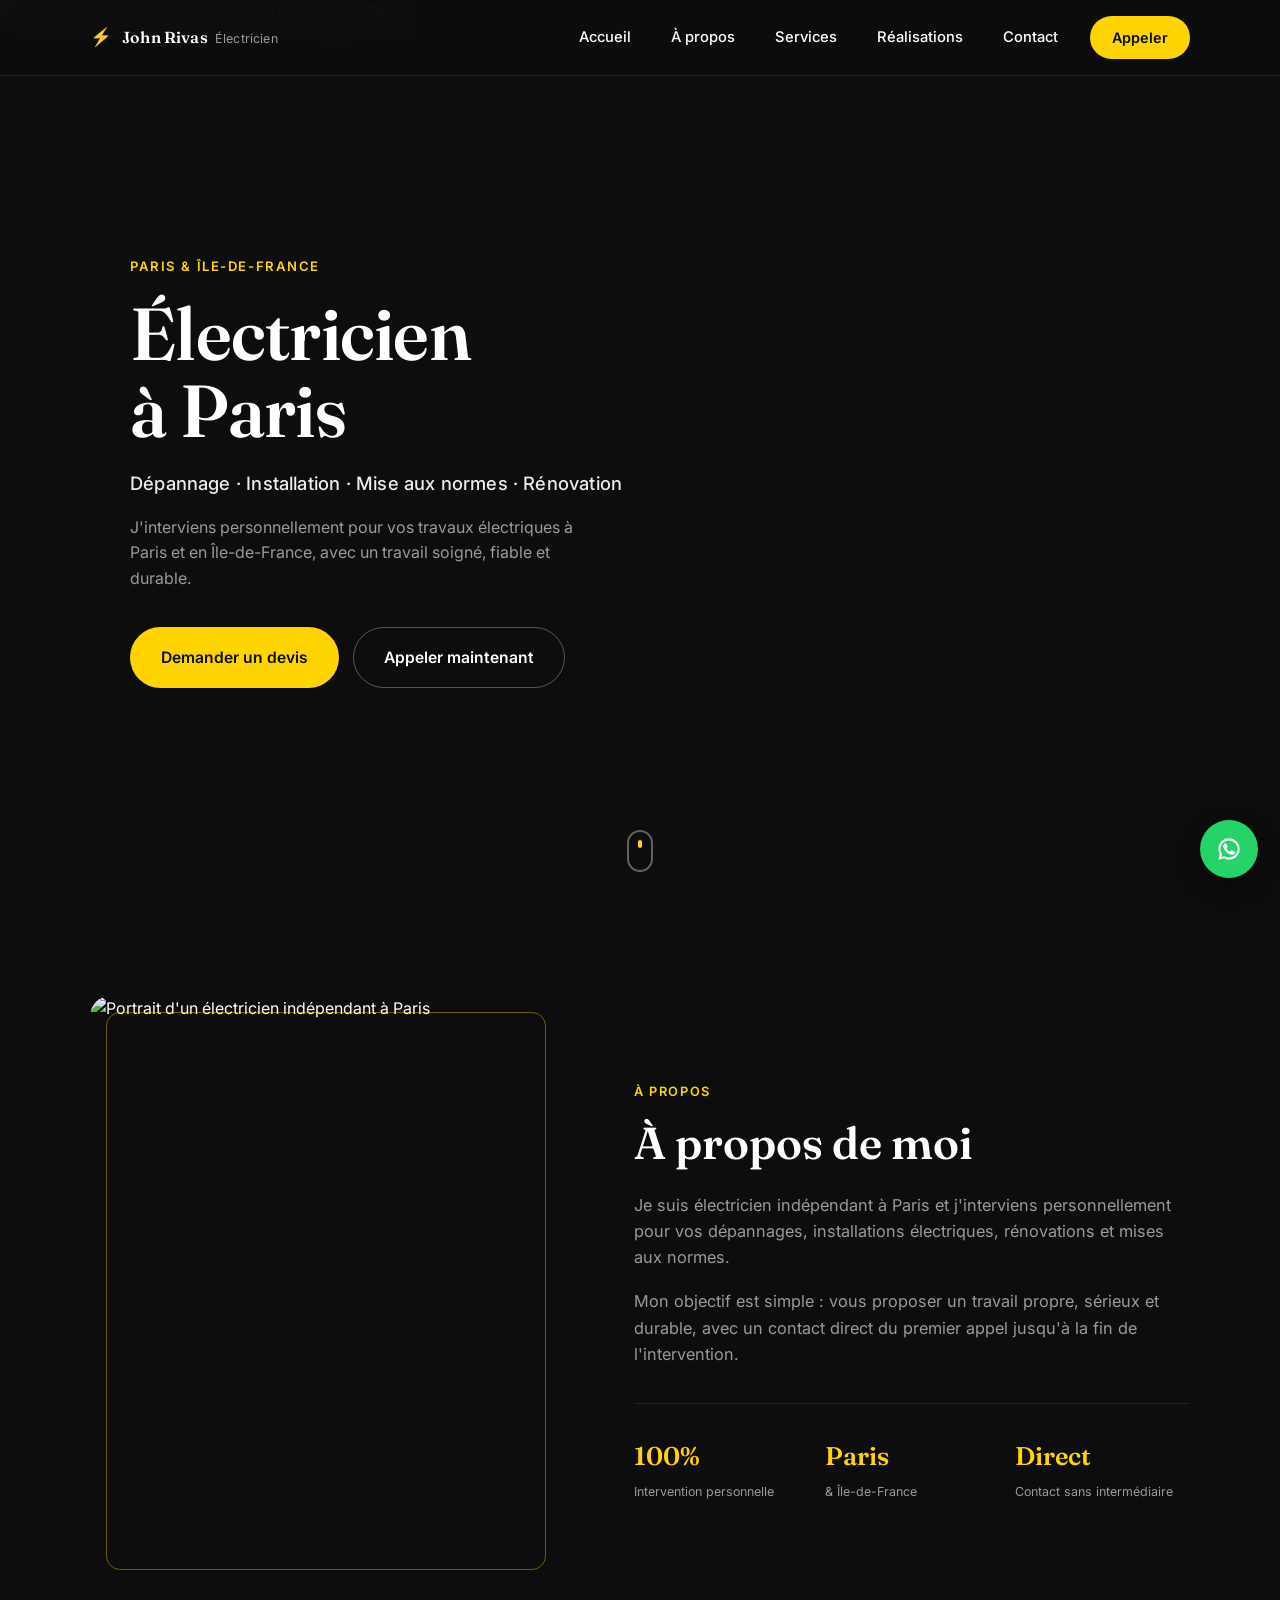
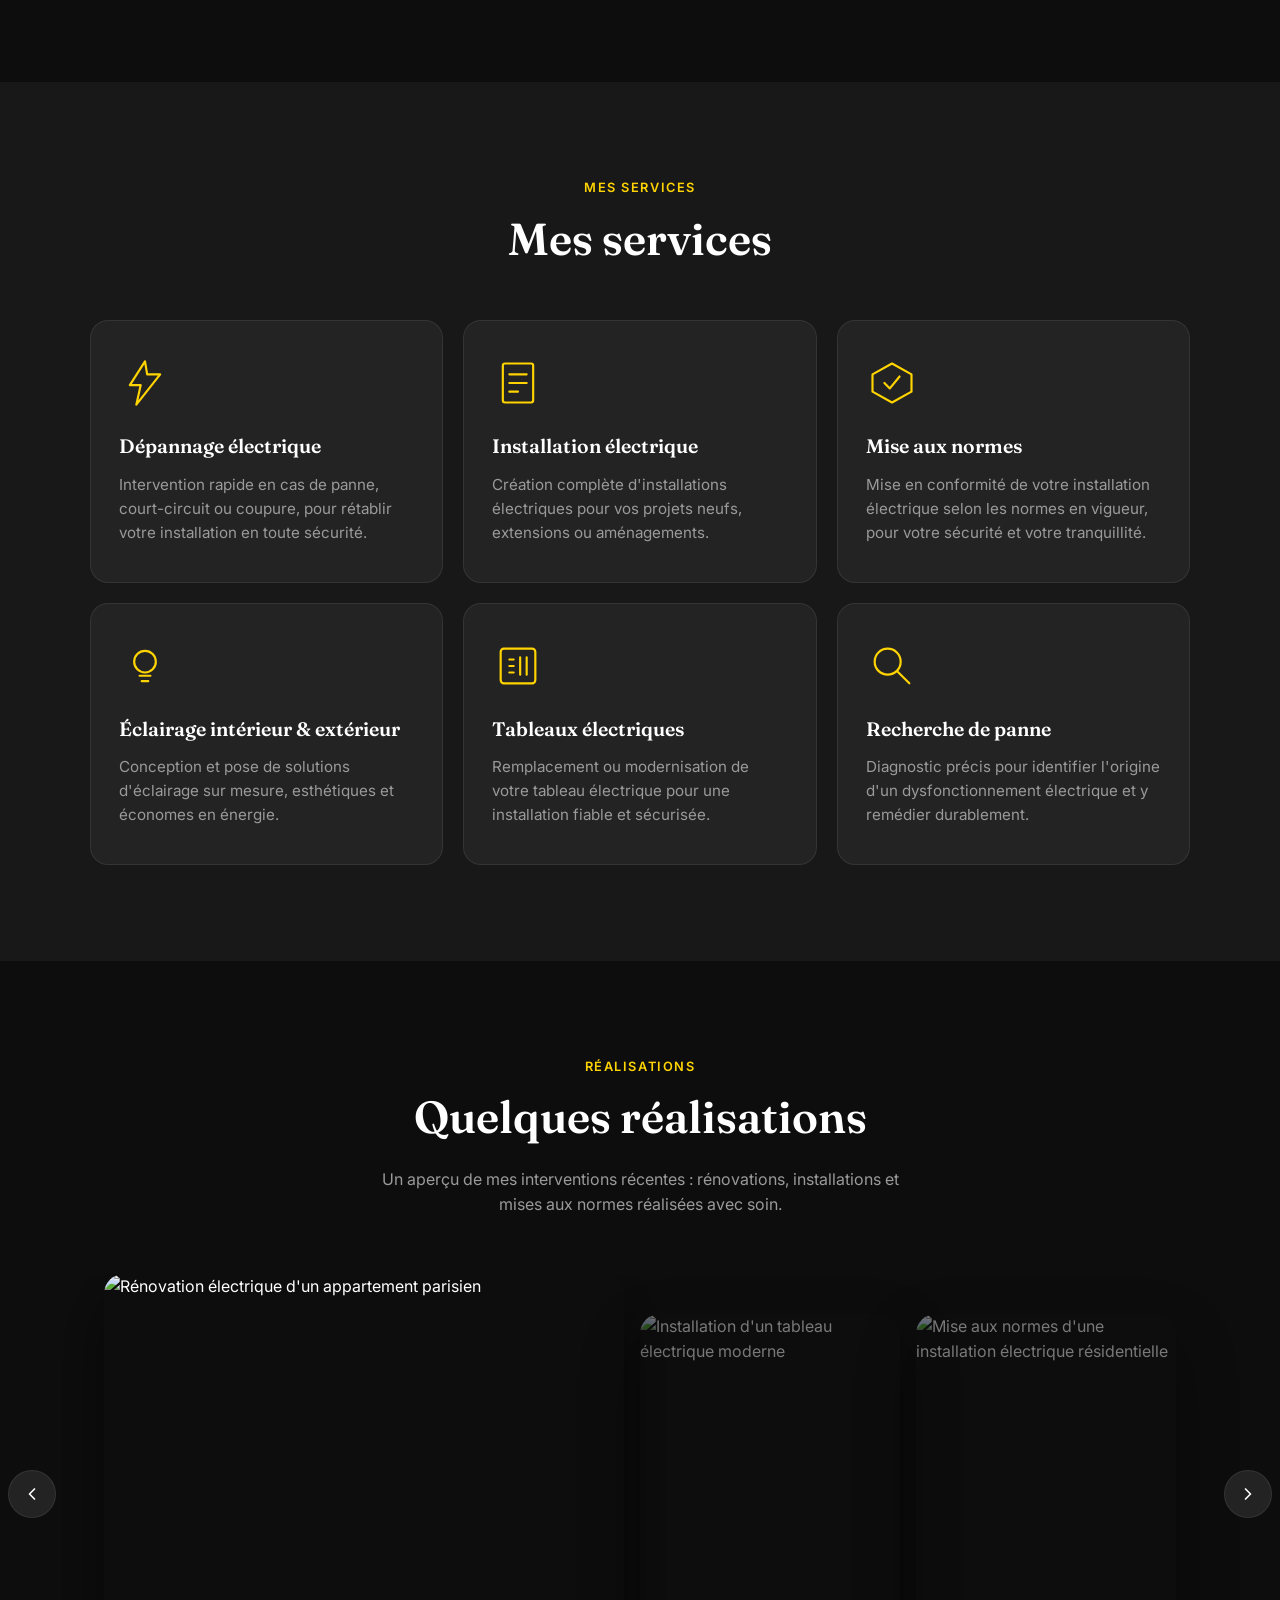
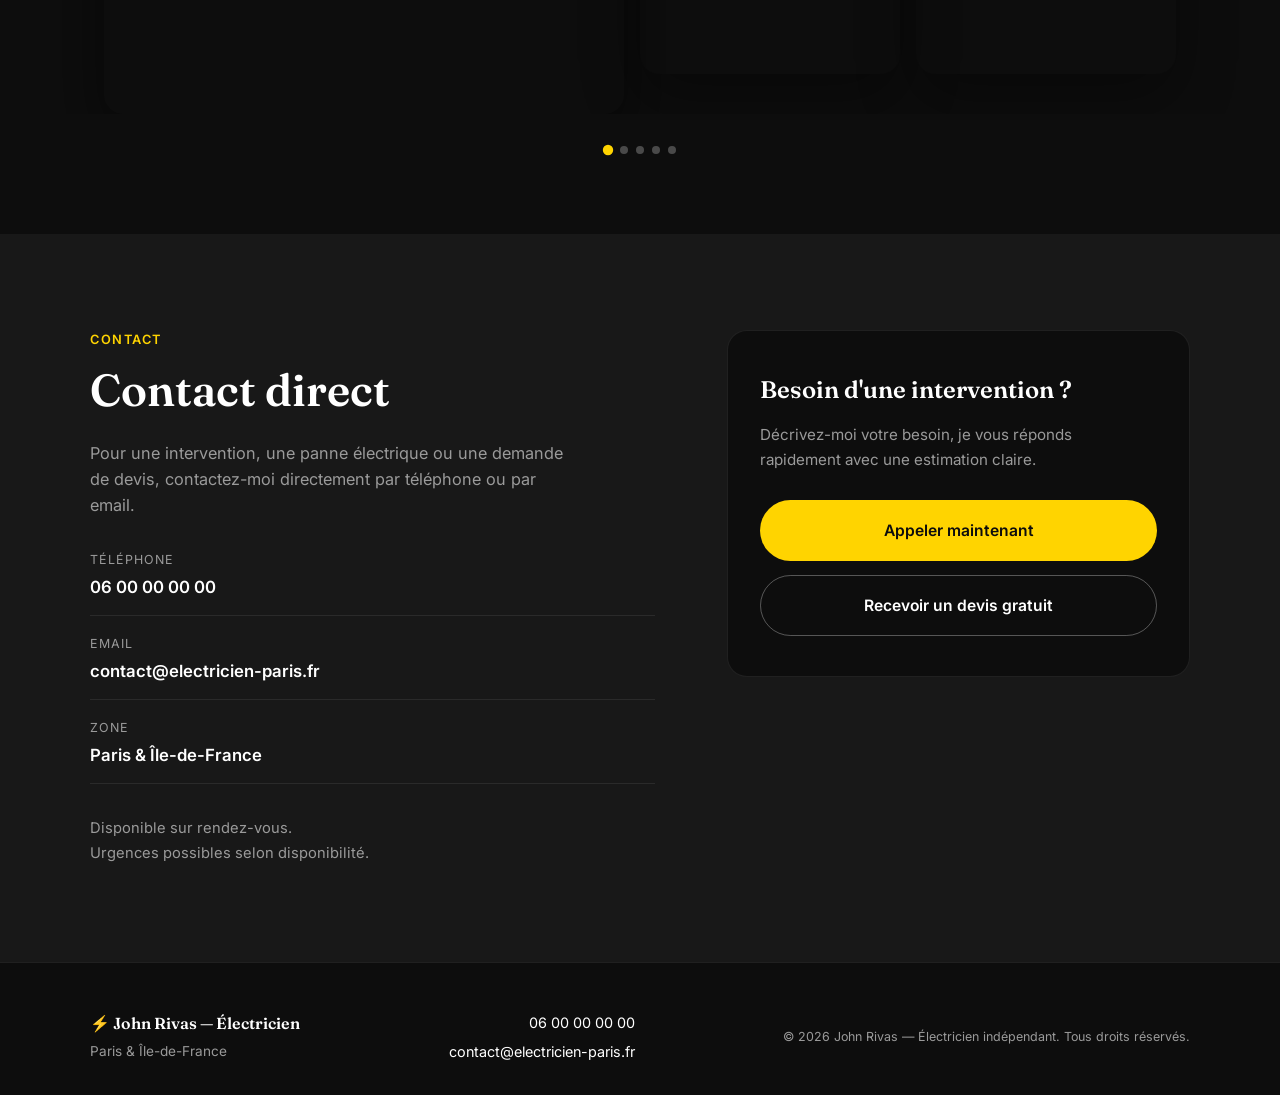
==== commit c07f025b: "Rename index-3.html to index.html" ====
--- a/index.html
+++ b/index.html
@@ -238,7 +238,7 @@
 
 <!-- WHATSAPP FLOATING BUTTON -->
 <a href="https://wa.me/33600000000?text=Bonjour%2C%20je%20souhaite%20obtenir%20un%20devis%20pour%20une%20intervention%20%C3%A9lectrique." class="whatsapp-btn" target="_blank" rel="noopener" aria-label="Contacter sur WhatsApp">
-  <svg viewBox="0 0 32 32" fill="none"><path d="M16 2C8.3 2 2 8.3 2 16c0 2.6.7 5.1 2 7.3L2 30l6.9-1.8c2.1 1.2 4.5 1.8 7.1 1.8 7.7 0 14-6.3 14-14S23.7 2 16 2Z" fill="#25D366"/><path d="M23.6 19.4c-.4-.2-2.2-1.1-2.5-1.2-.3-.1-.6-.2-.8.2-.2.3-.9 1.2-1.2 1.4-.2.2-.4.3-.8.1-.4-.2-1.6-.6-3-1.9-1.1-1-1.9-2.2-2.1-2.6-.2-.4 0-.6.2-.8.2-.2.4-.5.6-.7.2-.2.3-.4.1-.8-.1-.3-1-2.4-1.3-3-.1-.4-.4-.4-.6-.4-.2 0-.5 0-.7 0-.3 0-.7.1-1 .5-.3.4-1.2 1.2-1.2 2.9 0 1.7 1.2 3.4 1.4 3.6.2.2 2.5 3.8 6 5.2 3.6 1.4 3.6.9 4.2.9.7-.1 2.2-.9 2.5-1.7.3-.8.3-1.5.2-1.7-.1-.1-.4-.2-.8-.4Z" fill="#fff"/></svg>
+  <svg viewBox="0 0 24 24" fill="#fff"><path d="M17.6 6.32A7.85 7.85 0 0 0 12.05 4C7.65 4 4.07 7.58 4.07 12c0 1.4.37 2.77 1.06 3.97L4 20l4.14-1.09a7.93 7.93 0 0 0 3.9 1H12c4.4 0 7.98-3.58 7.98-8 0-2.13-.83-4.13-2.38-5.59ZM12.05 18.4a6.4 6.4 0 0 1-3.26-.89l-.23-.14-2.45.64.65-2.39-.15-.25a6.37 6.37 0 0 1-.98-3.37c0-3.53 2.87-6.4 6.42-6.4a6.37 6.37 0 0 1 4.53 1.88 6.36 6.36 0 0 1 1.88 4.53c0 3.53-2.88 6.39-6.41 6.39Zm3.51-4.79c-.19-.1-1.13-.56-1.31-.62-.18-.07-.3-.1-.43.09-.13.2-.5.62-.61.75-.11.13-.22.14-.41.05-.19-.1-.79-.29-1.5-.93-.55-.49-.93-1.1-1.04-1.28-.11-.19-.01-.29.1-.39.1-.1.22-.25.33-.38.11-.13.15-.22.22-.37.07-.15.04-.28-.02-.39-.06-.1-.55-1.33-.76-1.82-.2-.48-.4-.41-.55-.42h-.47c-.16 0-.41.06-.62.3-.21.24-.81.79-.81 1.92 0 1.13.83 2.23.94 2.38.11.15 1.55 2.36 3.76 3.22 1.87.74 2.25.59 2.66.55.41-.04 1.31-.53 1.5-1.05.18-.51.18-.95.13-1.05-.05-.1-.18-.16-.37-.26Z"/></svg>
 </a>
 
 <script src="script.js"></script>
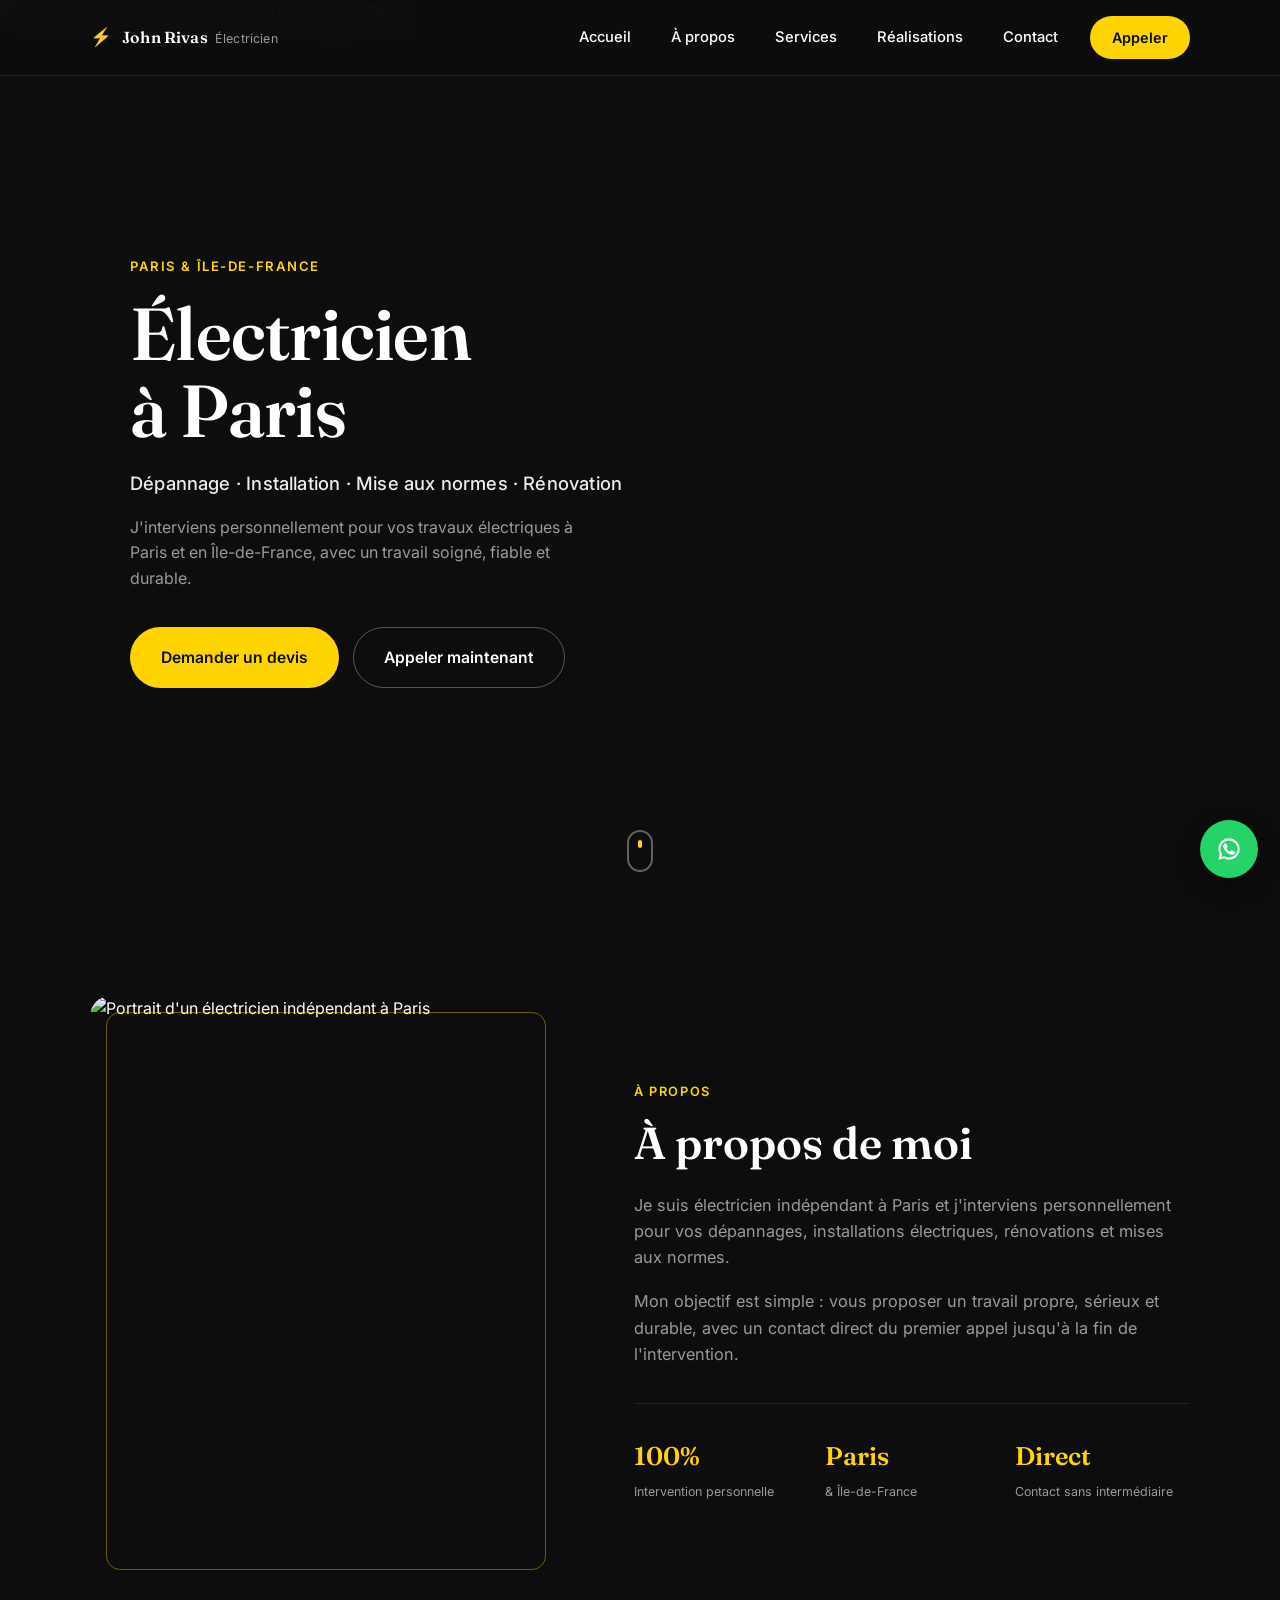
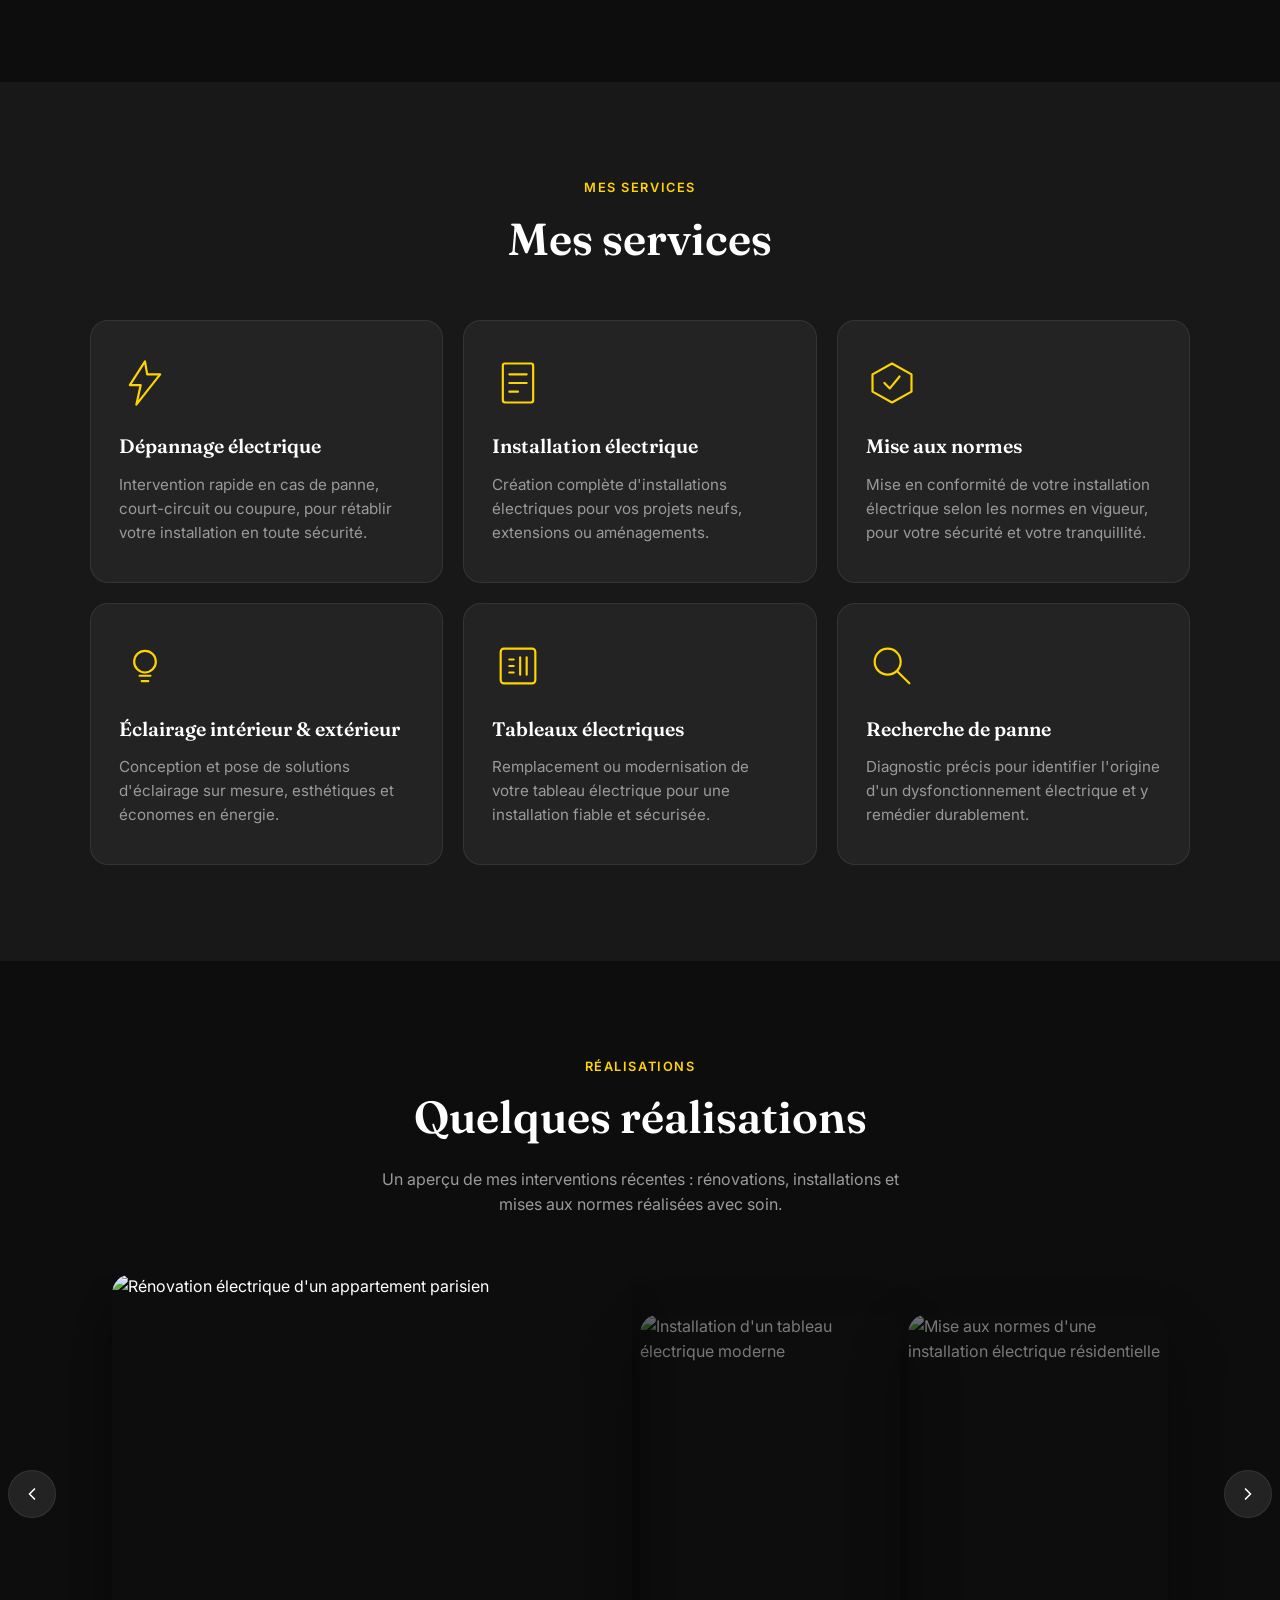
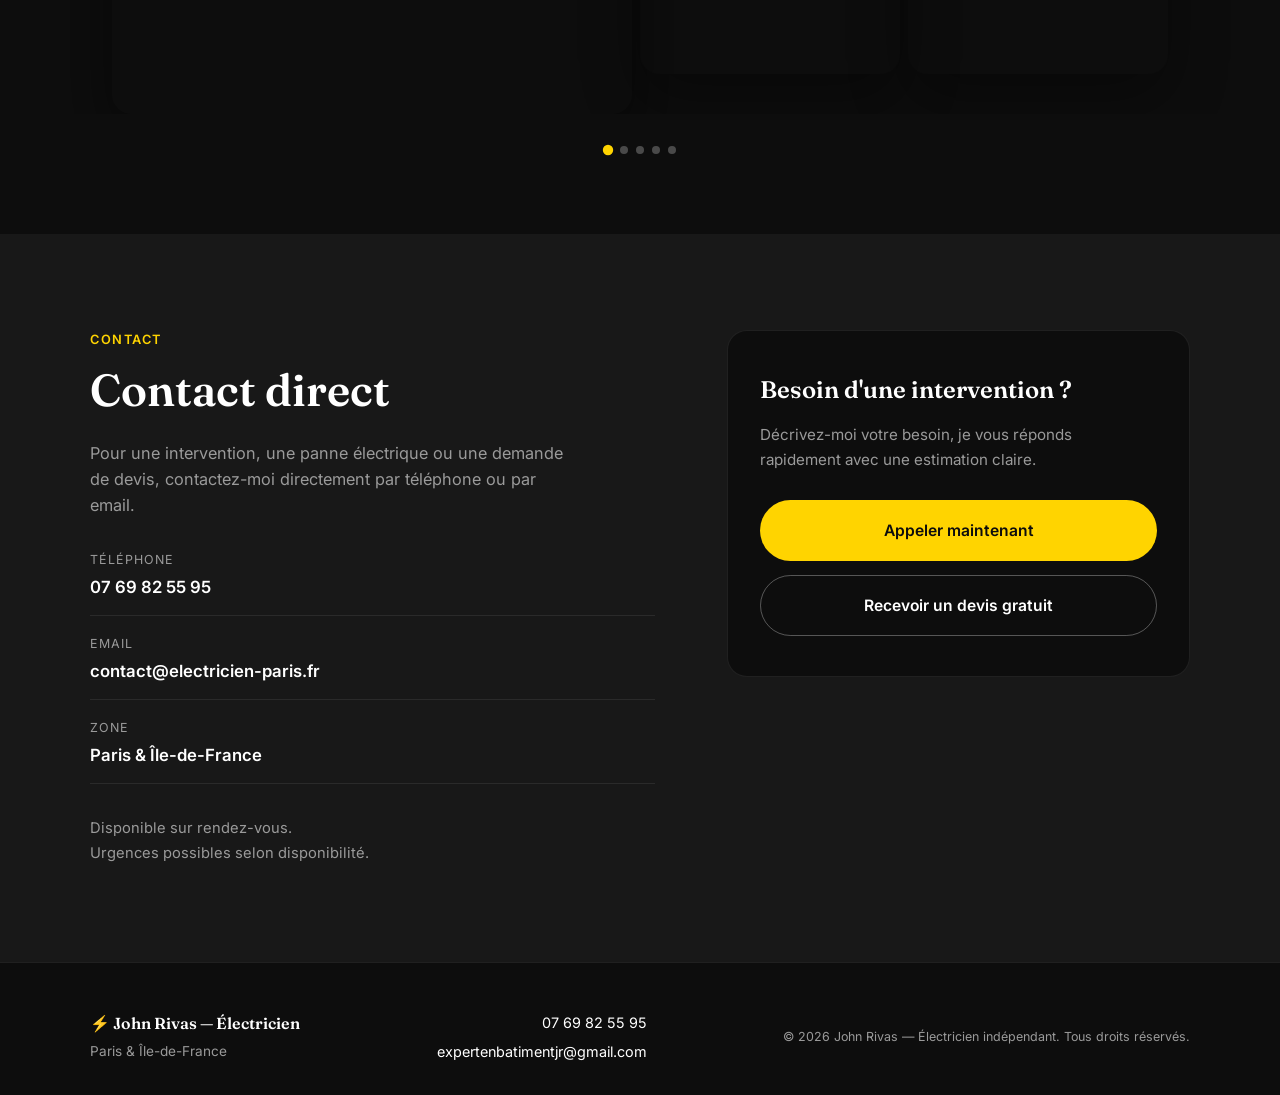
==== commit 5a20106c: "Update index.html" ====
--- a/index.html
+++ b/index.html
@@ -200,8 +200,8 @@
       <p class="contact__text">Pour une intervention, une panne électrique ou une demande de devis, contactez-moi directement par téléphone ou par email.</p>
 
       <ul class="contact__details">
-        <li><span class="contact__label">Téléphone</span><a href="tel:0600000000">06 00 00 00 00</a></li>
-        <li><span class="contact__label">Email</span><a href="mailto:contact@electricien-paris.fr">contact@electricien-paris.fr</a></li>
+        <li><span class="contact__label">Téléphone</span><a href="tel:0600000000">07 69 82 55 95</a></li>
+        <li><span class="contact__label">Email</span><a href="mailto:expertenbatimentjr@gmail.com">contact@electricien-paris.fr</a></li>
         <li><span class="contact__label">Zone</span><span>Paris &amp; Île-de-France</span></li>
       </ul>
 
@@ -213,8 +213,8 @@
         <h3 class="contact__card-title">Besoin d'une intervention&nbsp;?</h3>
         <p class="contact__card-text">Décrivez-moi votre besoin, je vous réponds rapidement avec une estimation claire.</p>
         <div class="contact__buttons">
-          <a href="tel:0600000000" class="btn btn--primary btn--full">Appeler maintenant</a>
-          <a href="mailto:contact@electricien-paris.fr?subject=Demande%20de%20devis%20%C3%A9lectrique&body=Bonjour%2C%20je%20souhaite%20obtenir%20un%20devis%20pour%20une%20intervention%20%C3%A9lectrique." class="btn btn--ghost btn--full">Recevoir un devis gratuit</a>
+          <a href="tel:079825595" class="btn btn--primary btn--full">Appeler maintenant</a>
+          <a href="mailto:expertenbatimentjr@gmail.com?subject=Demande%20de%20devis%20%C3%A9lectrique&body=Bonjour%2C%20je%20souhaite%20obtenir%20un%20devis%20pour%20une%20intervention%20%C3%A9lectrique." class="btn btn--ghost btn--full">Recevoir un devis gratuit</a>
         </div>
       </div>
     </div>
@@ -229,15 +229,15 @@
       <p class="footer__zone">Paris &amp; Île-de-France</p>
     </div>
     <div class="footer__contact">
-      <a href="tel:0600000000">06 00 00 00 00</a>
-      <a href="mailto:contact@electricien-paris.fr">contact@electricien-paris.fr</a>
+      <a href="tel:0600000000">07 69 82 55 95</a>
+      <a href="mailto:contact@electricien-paris.fr">expertenbatimentjr@gmail.com</a>
     </div>
     <p class="footer__copy">© <span id="year"></span> John Rivas — Électricien indépendant. Tous droits réservés.</p>
   </div>
 </footer>
 
 <!-- WHATSAPP FLOATING BUTTON -->
-<a href="https://wa.me/33600000000?text=Bonjour%2C%20je%20souhaite%20obtenir%20un%20devis%20pour%20une%20intervention%20%C3%A9lectrique." class="whatsapp-btn" target="_blank" rel="noopener" aria-label="Contacter sur WhatsApp">
+<a href="https://wa.me/33769825595?text=Bonjour%2C%20je%20souhaite%20obtenir%20un%20devis%20pour%20une%20intervention%20%C3%A9lectrique." class="whatsapp-btn" target="_blank" rel="noopener" aria-label="Contacter sur WhatsApp">
   <svg viewBox="0 0 24 24" fill="#fff"><path d="M17.6 6.32A7.85 7.85 0 0 0 12.05 4C7.65 4 4.07 7.58 4.07 12c0 1.4.37 2.77 1.06 3.97L4 20l4.14-1.09a7.93 7.93 0 0 0 3.9 1H12c4.4 0 7.98-3.58 7.98-8 0-2.13-.83-4.13-2.38-5.59ZM12.05 18.4a6.4 6.4 0 0 1-3.26-.89l-.23-.14-2.45.64.65-2.39-.15-.25a6.37 6.37 0 0 1-.98-3.37c0-3.53 2.87-6.4 6.42-6.4a6.37 6.37 0 0 1 4.53 1.88 6.36 6.36 0 0 1 1.88 4.53c0 3.53-2.88 6.39-6.41 6.39Zm3.51-4.79c-.19-.1-1.13-.56-1.31-.62-.18-.07-.3-.1-.43.09-.13.2-.5.62-.61.75-.11.13-.22.14-.41.05-.19-.1-.79-.29-1.5-.93-.55-.49-.93-1.1-1.04-1.28-.11-.19-.01-.29.1-.39.1-.1.22-.25.33-.38.11-.13.15-.22.22-.37.07-.15.04-.28-.02-.39-.06-.1-.55-1.33-.76-1.82-.2-.48-.4-.41-.55-.42h-.47c-.16 0-.41.06-.62.3-.21.24-.81.79-.81 1.92 0 1.13.83 2.23.94 2.38.11.15 1.55 2.36 3.76 3.22 1.87.74 2.25.59 2.66.55.41-.04 1.31-.53 1.5-1.05.18-.51.18-.95.13-1.05-.05-.1-.18-.16-.37-.26Z"/></svg>
 </a>
 
--- a/style.css
+++ b/style.css
@@ -630,7 +630,7 @@
   display: flex;
   align-items: center;
   justify-content: center;
-  gap: 16px;
+  gap: 8px;
   width: 100%;
   max-width: 100vw;
   position: relative;
@@ -650,20 +650,21 @@
   width: 100%;
   height: 100%;
   object-fit: cover;
+  object-position: center;
   display: block;
 }
 
 /* Default state, JS will position via transforms/sizing */
 .carousel__slide {
-  width: 120px;
-  height: 260px;
-  opacity: 0.4;
-  filter: brightness(0.55);
+  width: 70px;
+  height: 240px;
+  opacity: 0.35;
+  filter: brightness(0.5);
 }
 
 .carousel__slide.is-center {
-  width: 220px;
-  height: 300px;
+  width: 200px;
+  height: 280px;
   opacity: 1;
   filter: brightness(1);
   z-index: 3;
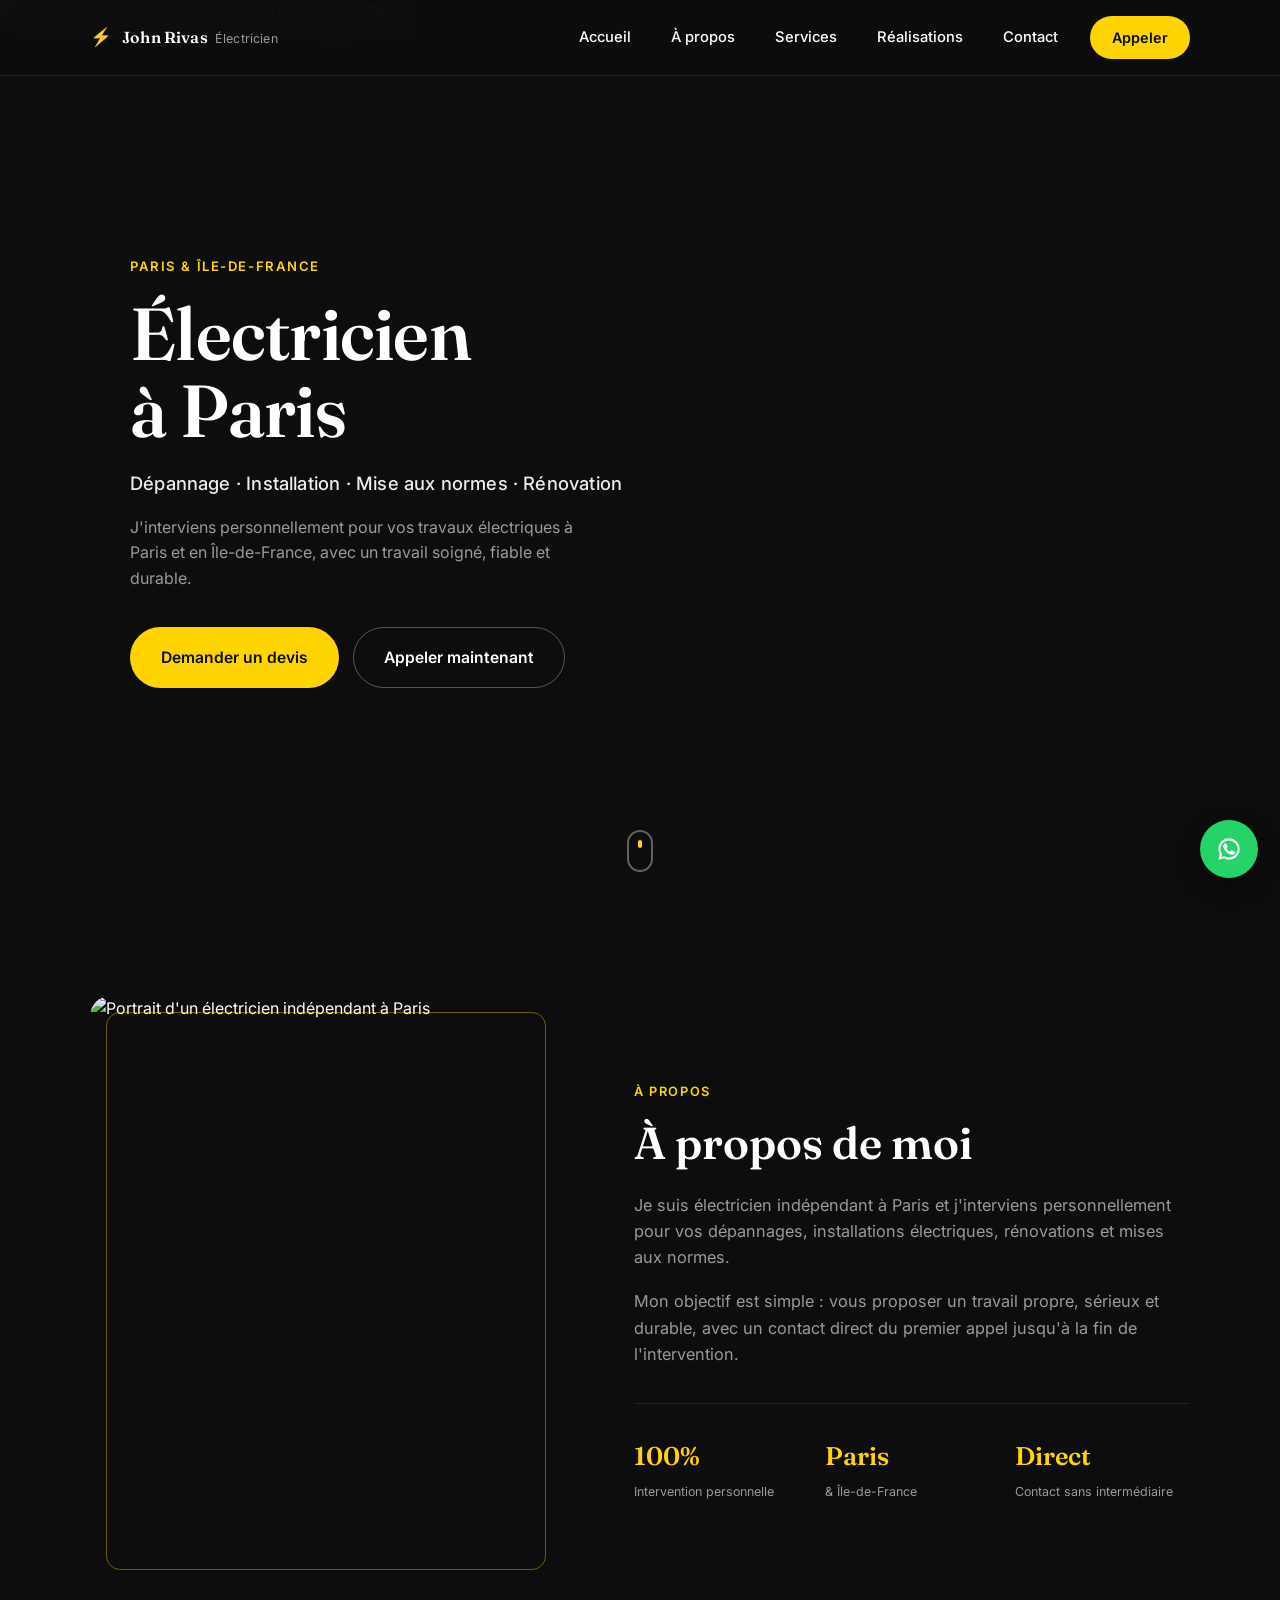
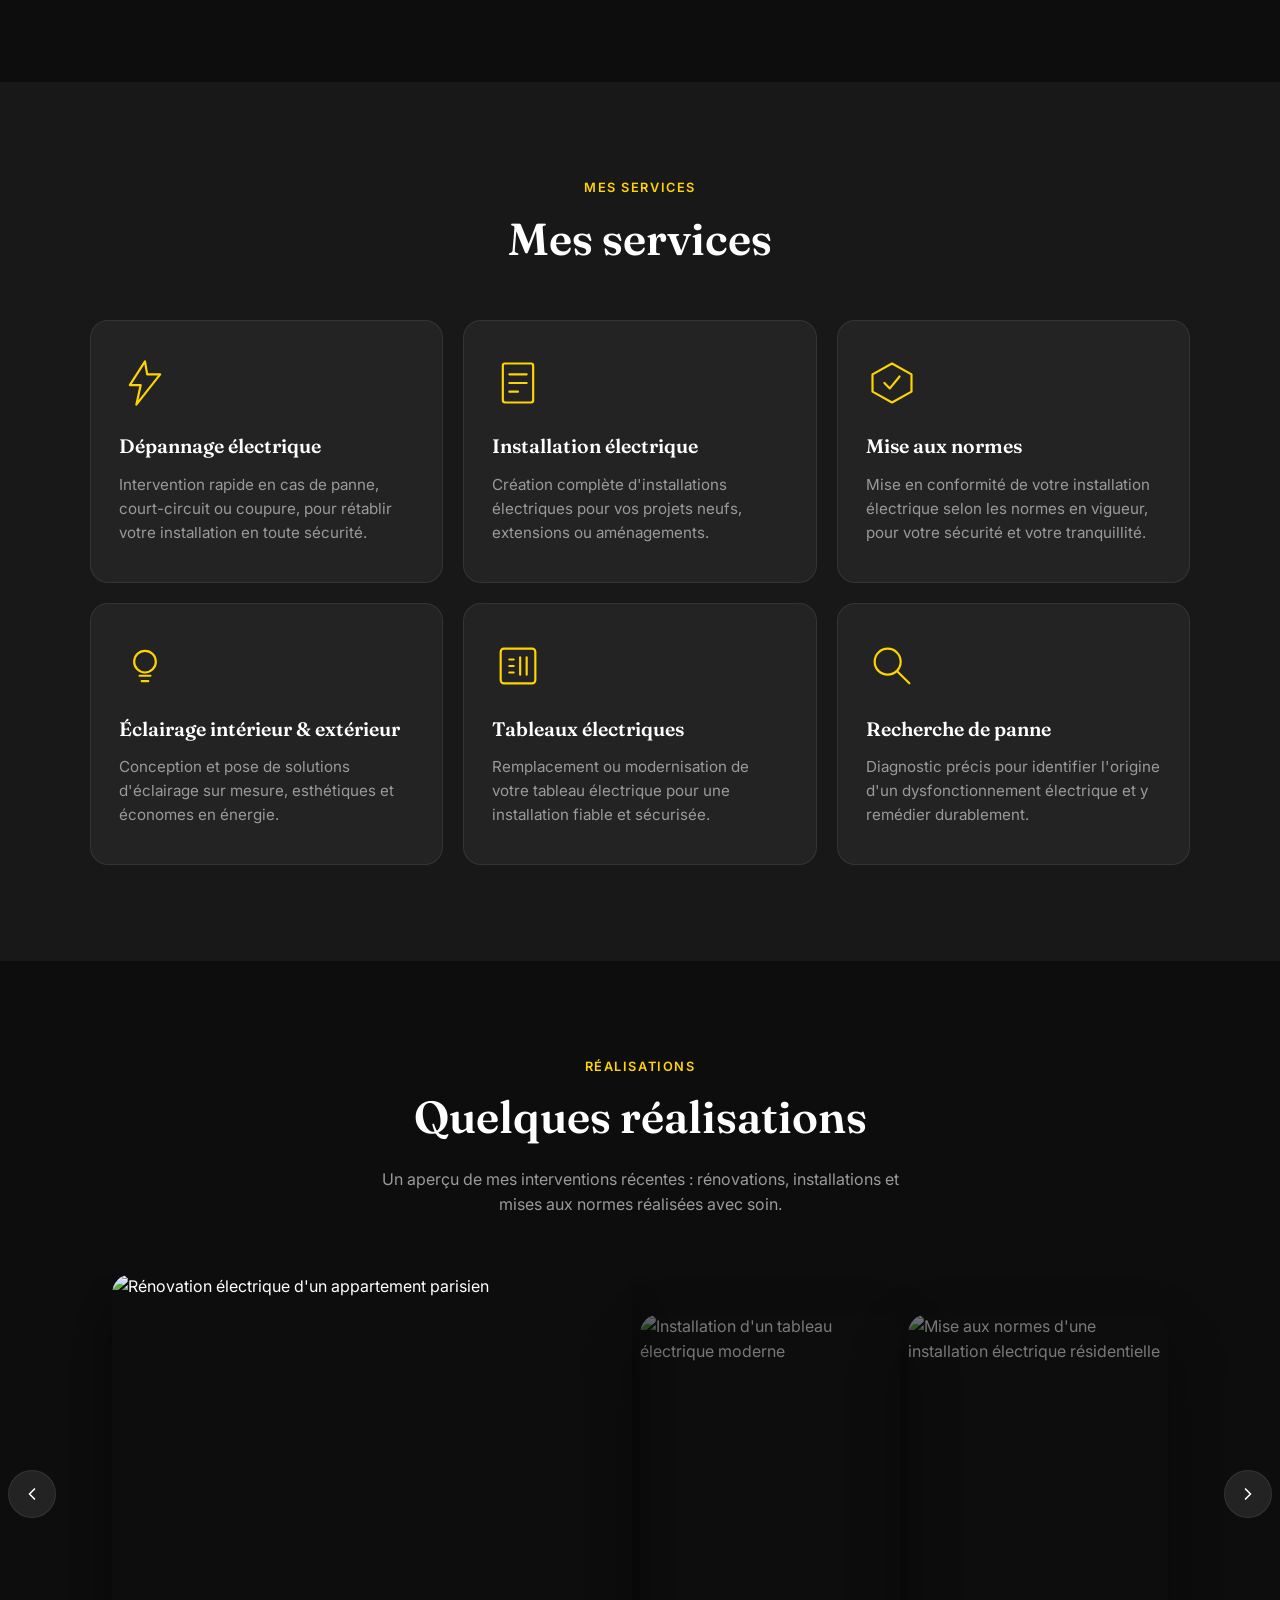
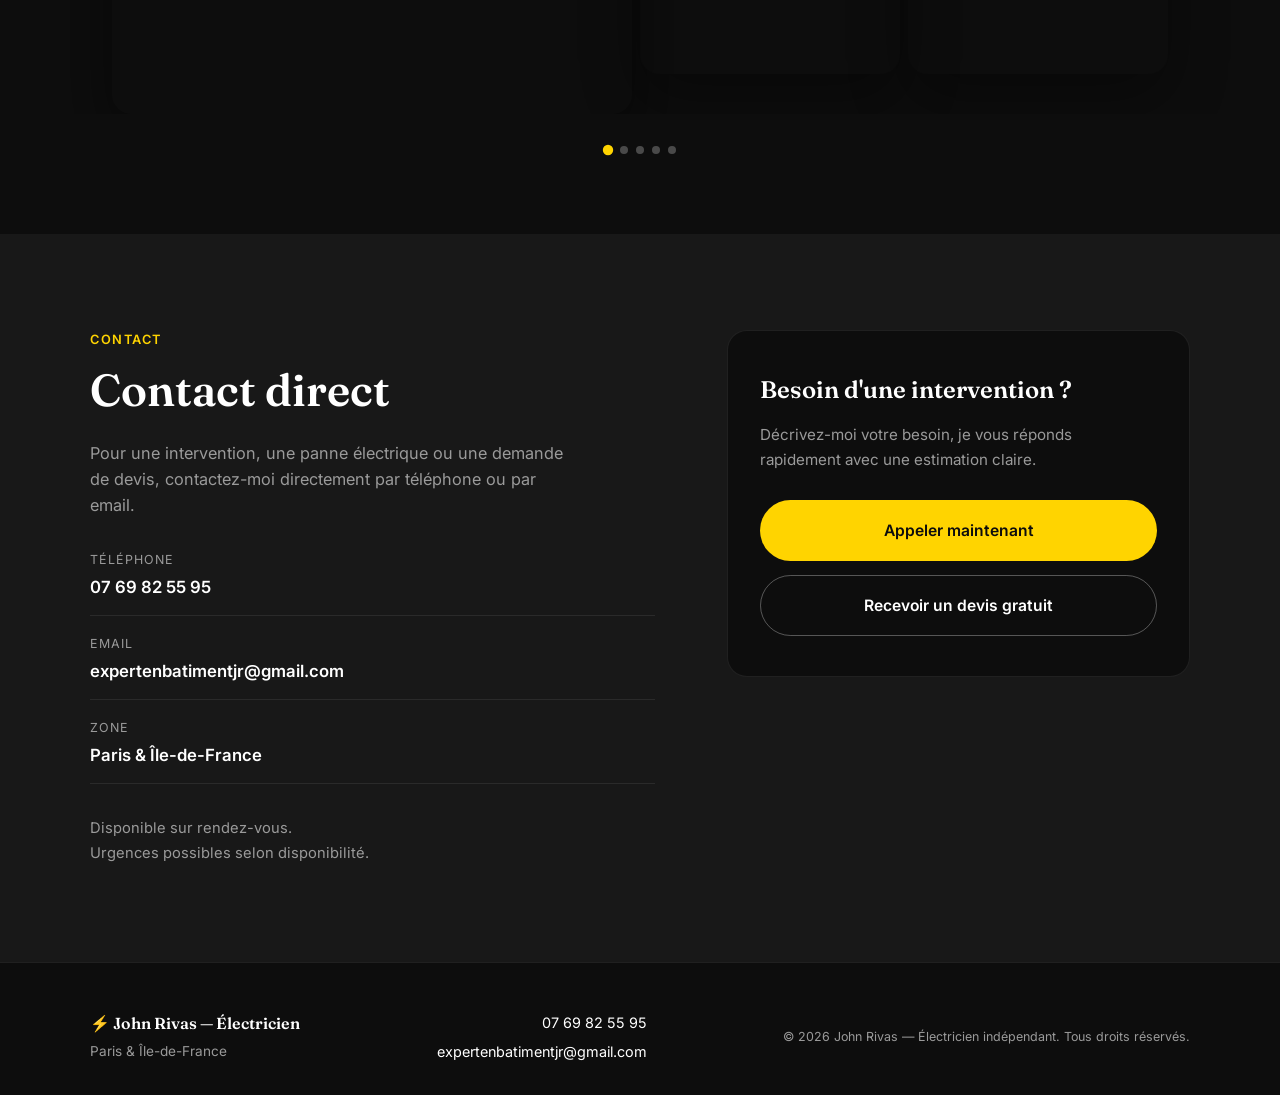
==== commit 750d8172: "Update index.html" ====
--- a/index.html
+++ b/index.html
@@ -201,7 +201,7 @@
 
       <ul class="contact__details">
         <li><span class="contact__label">Téléphone</span><a href="tel:0600000000">07 69 82 55 95</a></li>
-        <li><span class="contact__label">Email</span><a href="mailto:expertenbatimentjr@gmail.com">contact@electricien-paris.fr</a></li>
+        <li><span class="contact__label">Email</span><a href="mailto:expertenbatimentjr@gmail.com">expertenbatimentjr@gmail.com</a></li>
         <li><span class="contact__label">Zone</span><span>Paris &amp; Île-de-France</span></li>
       </ul>
 
@@ -230,7 +230,7 @@
     </div>
     <div class="footer__contact">
       <a href="tel:0600000000">07 69 82 55 95</a>
-      <a href="mailto:contact@electricien-paris.fr">expertenbatimentjr@gmail.com</a>
+      <a href="mailto:expertenbatimentjr@gmail.com">expertenbatimentjr@gmail.com</a>
     </div>
     <p class="footer__copy">© <span id="year"></span> John Rivas — Électricien indépendant. Tous droits réservés.</p>
   </div>
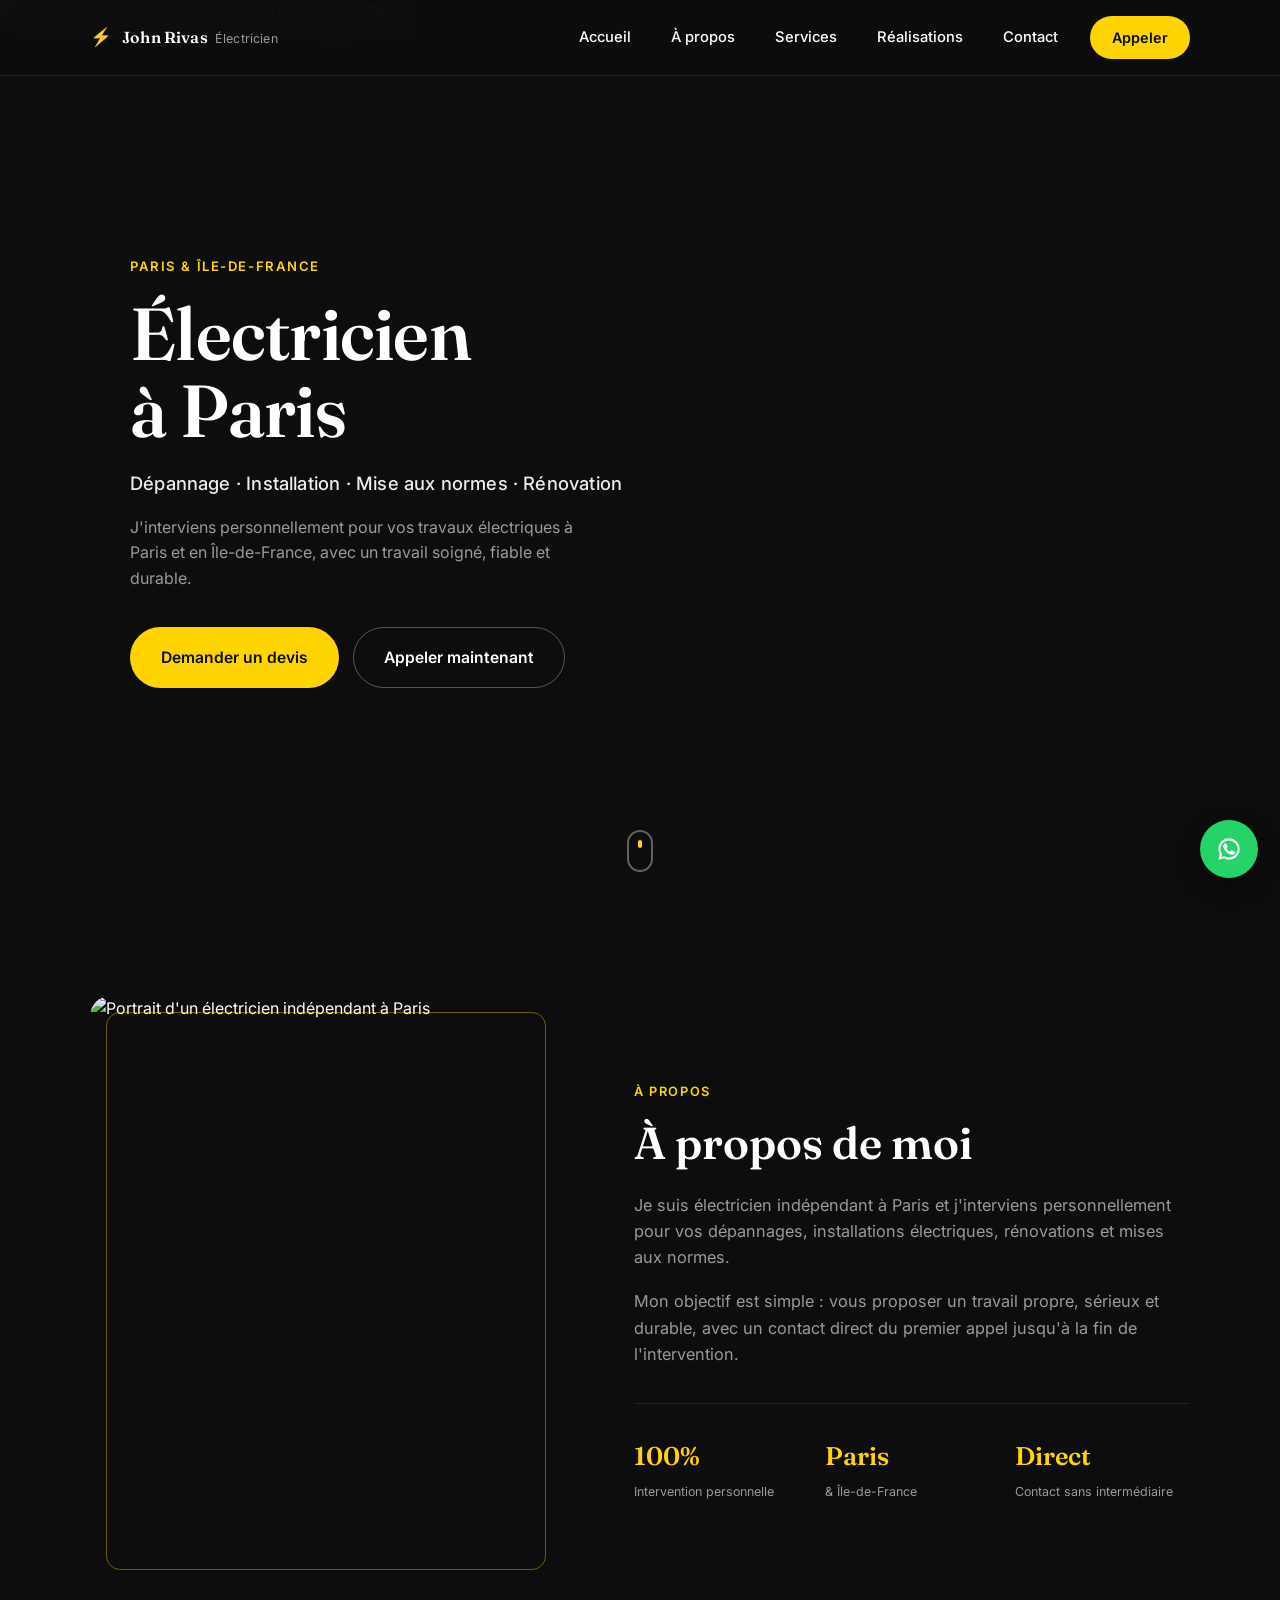
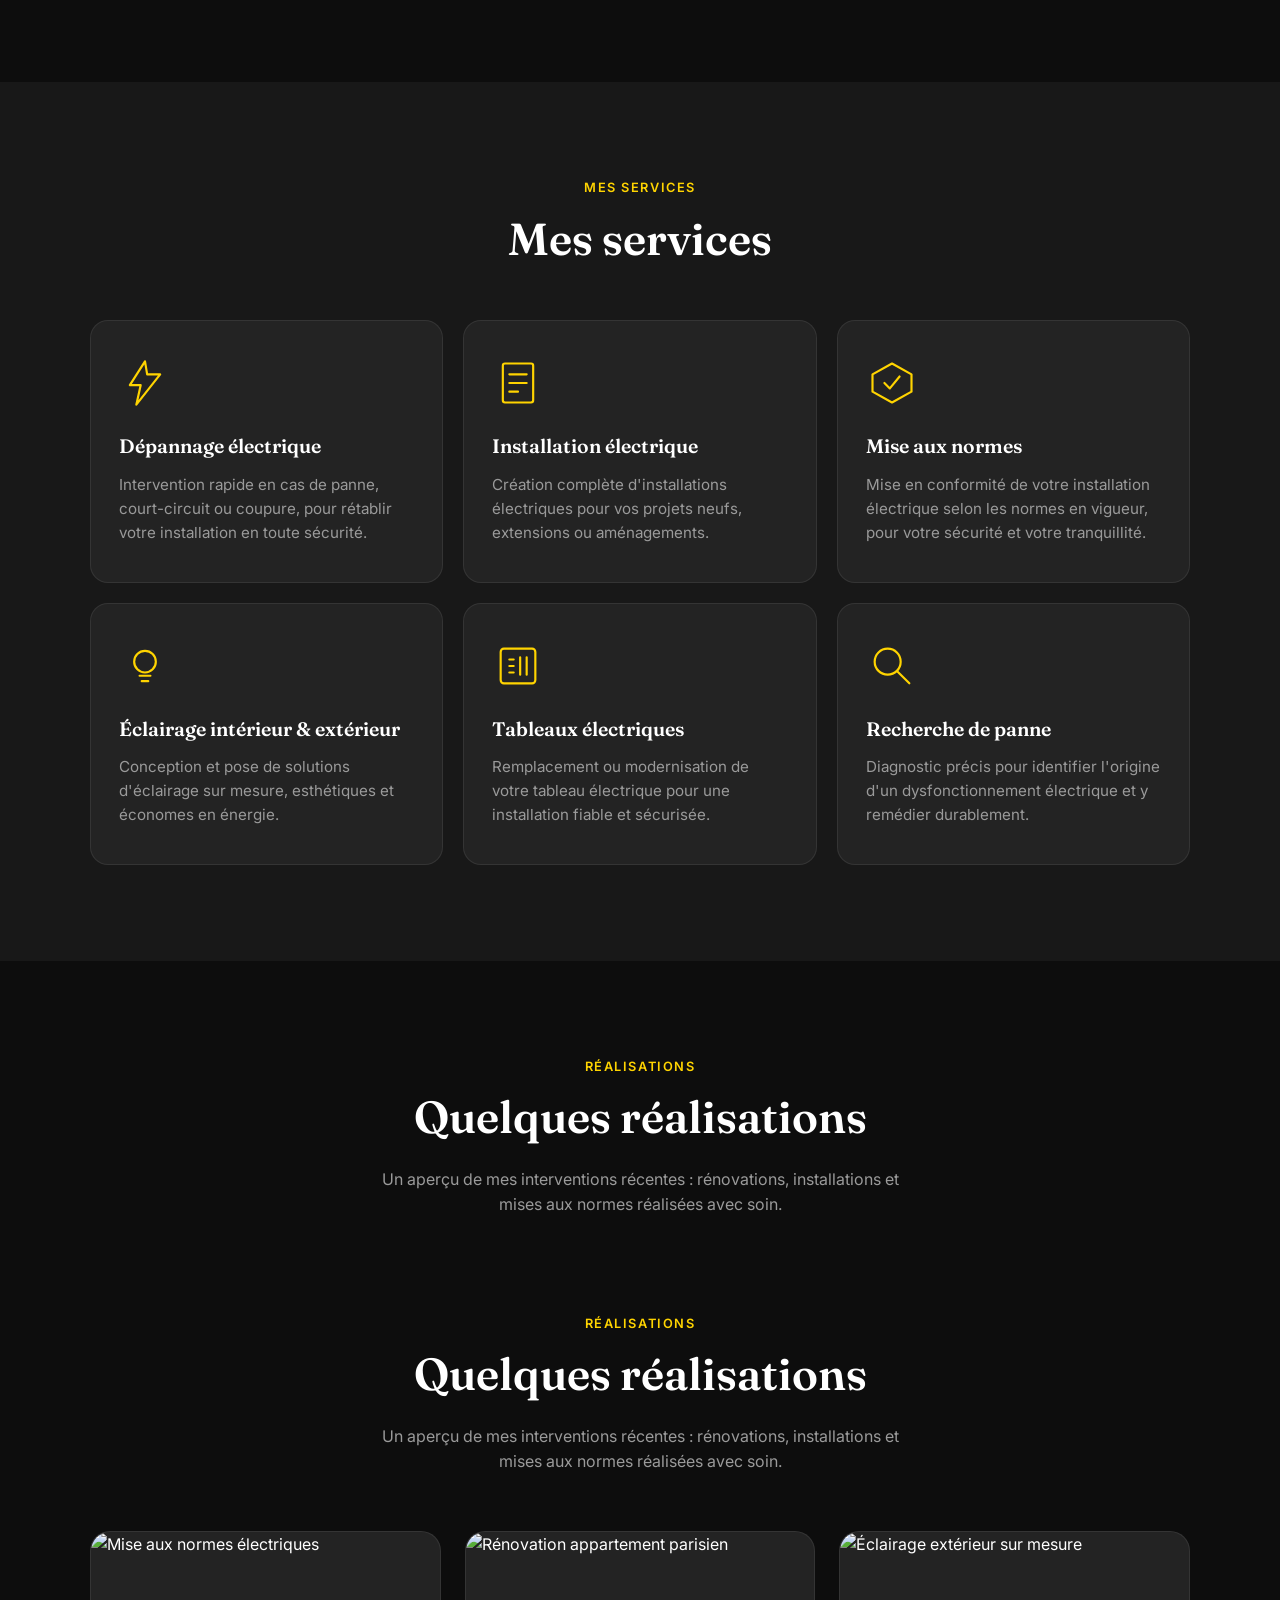
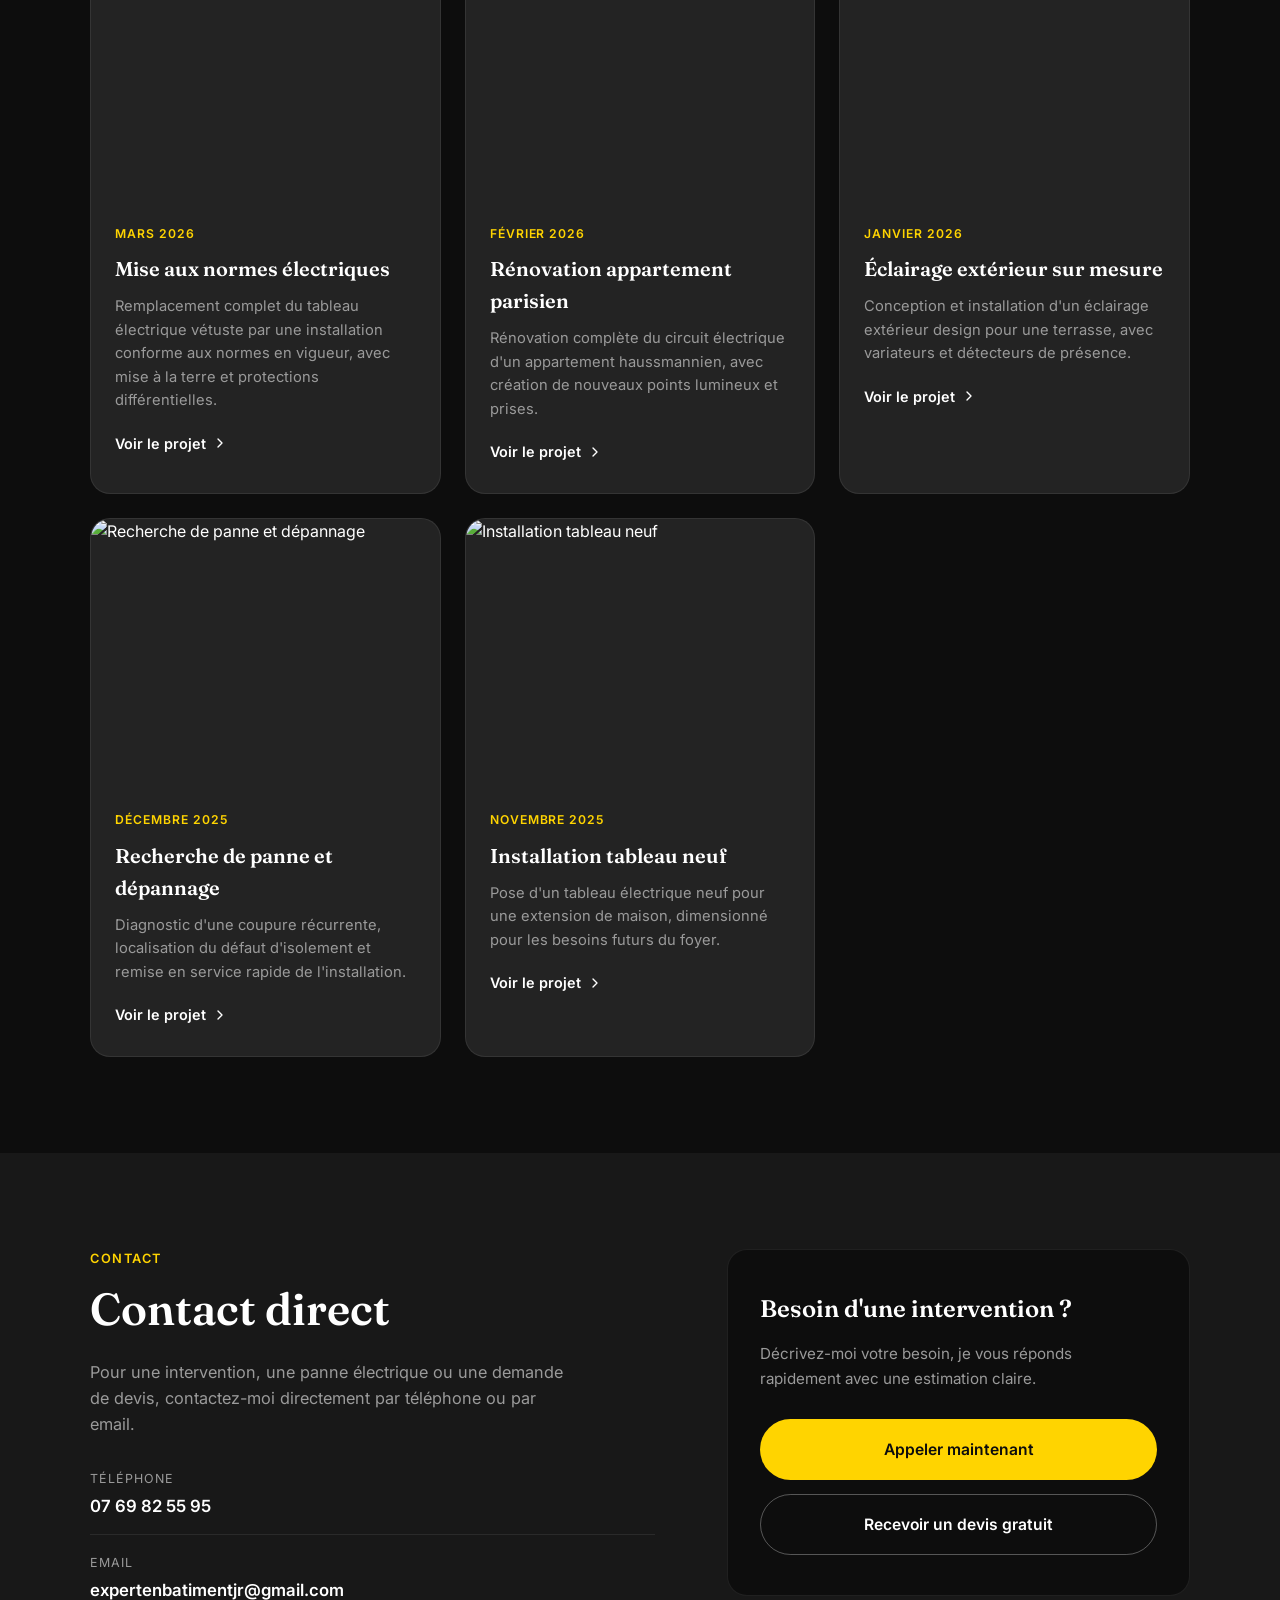
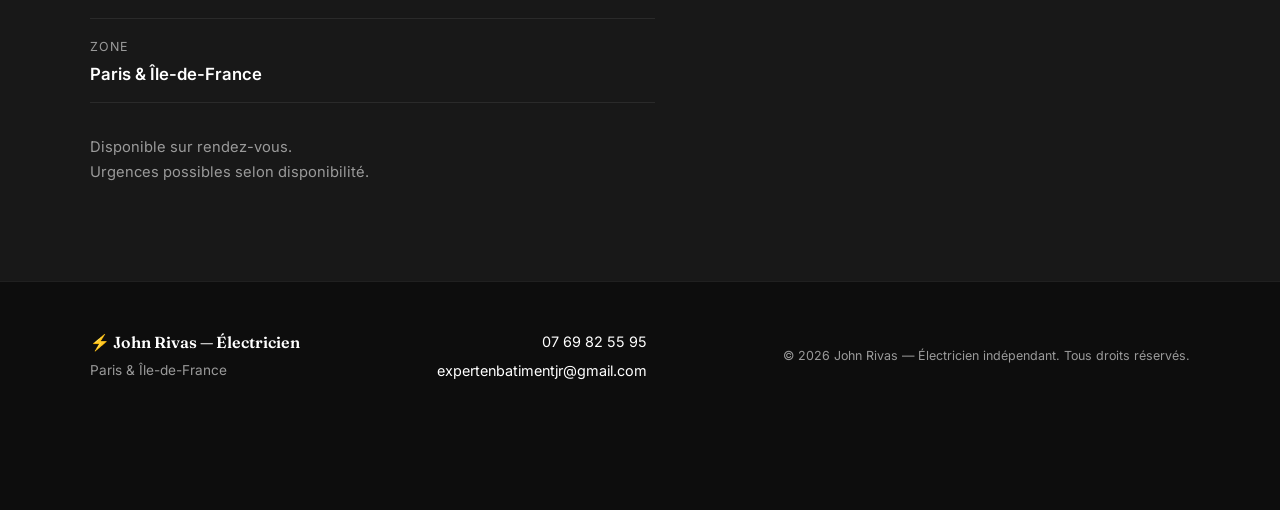
==== commit 05b9a52a: "Add files via upload" ====
--- a/index.html
+++ b/index.html
@@ -26,7 +26,7 @@
       <a href="#services" class="nav__link">Services</a>
       <a href="#realisations" class="nav__link">Réalisations</a>
       <a href="#contact" class="nav__link">Contact</a>
-      <a href="tel:0600000000" class="nav__cta">Appeler</a>
+      <a href="tel:0769825595" class="nav__cta">Appeler</a>
     </nav>
 
     <button class="nav__burger" id="burgerBtn" aria-label="Ouvrir le menu" aria-expanded="false" aria-controls="navLinks">
@@ -53,7 +53,7 @@
 
     <div class="hero__buttons">
       <a href="#contact" class="btn btn--primary">Demander un devis</a>
-      <a href="tel:0600000000" class="btn btn--ghost">Appeler maintenant</a>
+      <a href="tel:0769825595" class="btn btn--ghost">Appeler maintenant</a>
     </div>
   </div>
 
@@ -160,36 +160,51 @@
     <p class="realisations__intro">Un aperçu de mes interventions récentes&nbsp;: rénovations, installations et mises aux normes réalisées avec soin.</p>
   </div>
 
-  <div class="carousel" id="carousel">
-    <button class="carousel__arrow carousel__arrow--prev" id="prevBtn" aria-label="Image précédente">
-      <svg viewBox="0 0 24 24" fill="none"><path d="M15 18l-6-6 6-6" stroke="currentColor" stroke-width="2" stroke-linecap="round" stroke-linejoin="round"/></svg>
+<!-- REALISATIONS -->
+<section class="realisations" id="realisations">
+  <div class="container">
+    <p class="section-eyebrow section-eyebrow--center">Réalisations</p>
+    <h2 class="section-title section-title--center">Quelques réalisations</h2>
+    <p class="realisations__intro">Un aperçu de mes interventions récentes&nbsp;: rénovations, installations et mises aux normes réalisées avec soin.</p>
+  </div>
+
+  <div class="container">
+    <div class="projects__grid" id="projectsGrid"></div>
+  </div>
+</section>
+
+<!-- PROJECT MODAL -->
+<div class="project-modal" id="projectModal" aria-hidden="true">
+  <div class="project-modal__backdrop" id="modalBackdrop"></div>
+  <div class="project-modal__panel">
+    <button class="project-modal__close" id="modalClose" aria-label="Fermer">
+      <svg viewBox="0 0 24 24" fill="none"><path d="M6 6l12 12M18 6L6 18" stroke="currentColor" stroke-width="2" stroke-linecap="round"/></svg>
     </button>
 
-    <div class="carousel__track" id="carouselTrack">
-      <div class="carousel__slide">
-        <img src="https://images.unsplash.com/photo-1621905252507-b35492cc74b4?auto=format&fit=crop&w=1200&q=80" alt="Rénovation électrique d'un appartement parisien" loading="lazy">
-      </div>
-      <div class="carousel__slide">
-        <img src="https://images.unsplash.com/photo-1558002038-1055907df827?auto=format&fit=crop&w=1200&q=80" alt="Installation d'un tableau électrique moderne" loading="lazy">
-      </div>
-      <div class="carousel__slide">
-        <img src="https://images.unsplash.com/photo-1565608438257-fac3c27beb36?auto=format&fit=crop&w=1200&q=80" alt="Pose d'un éclairage intérieur design" loading="lazy">
-      </div>
-      <div class="carousel__slide">
-        <img src="https://images.unsplash.com/photo-1633613286848-e6f43bbafb8d?auto=format&fit=crop&w=1200&q=80" alt="Câblage électrique soigné dans un logement" loading="lazy">
-      </div>
-      <div class="carousel__slide">
-        <img src="https://images.unsplash.com/photo-1545259741521-9aedfca39cb0?auto=format&fit=crop&w=1200&q=80" alt="Mise aux normes d'une installation électrique résidentielle" loading="lazy">
-      </div>
-    </div>
-
-    <button class="carousel__arrow carousel__arrow--next" id="nextBtn" aria-label="Image suivante">
-      <svg viewBox="0 0 24 24" fill="none"><path d="M9 18l6-6-6-6" stroke="currentColor" stroke-width="2" stroke-linecap="round" stroke-linejoin="round"/></svg>
-    </button>
-  </div>
-
-  <div class="carousel__dots" id="carouselDots"></div>
-</section>
+    <div class="project-modal__body">
+      <p class="section-eyebrow" id="modalDate"></p>
+      <h3 class="project-modal__title" id="modalTitle"></h3>
+      <p class="project-modal__desc" id="modalDesc"></p>
+
+      <div class="project-modal__gallery" id="modalGallery"></div>
+    </div>
+  </div>
+</div>
+
+<!-- LIGHTBOX -->
+<div class="lightbox" id="lightbox" aria-hidden="true">
+  <button class="lightbox__close" id="lightboxClose" aria-label="Fermer">
+    <svg viewBox="0 0 24 24" fill="none"><path d="M6 6l12 12M18 6L6 18" stroke="currentColor" stroke-width="2" stroke-linecap="round"/></svg>
+  </button>
+  <button class="lightbox__arrow lightbox__arrow--prev" id="lightboxPrev" aria-label="Précédent">
+    <svg viewBox="0 0 24 24" fill="none"><path d="M15 18l-6-6 6-6" stroke="currentColor" stroke-width="2" stroke-linecap="round" stroke-linejoin="round"/></svg>
+  </button>
+  <img class="lightbox__img" id="lightboxImg" src="" alt="">
+  <button class="lightbox__arrow lightbox__arrow--next" id="lightboxNext" aria-label="Suivant">
+    <svg viewBox="0 0 24 24" fill="none"><path d="M9 18l6-6-6-6" stroke="currentColor" stroke-width="2" stroke-linecap="round" stroke-linejoin="round"/></svg>
+  </button>
+  <div class="lightbox__counter" id="lightboxCounter"></div>
+</div>
 
 <!-- CONTACT -->
 <section class="contact" id="contact">
@@ -200,7 +215,7 @@
       <p class="contact__text">Pour une intervention, une panne électrique ou une demande de devis, contactez-moi directement par téléphone ou par email.</p>
 
       <ul class="contact__details">
-        <li><span class="contact__label">Téléphone</span><a href="tel:0600000000">07 69 82 55 95</a></li>
+        <li><span class="contact__label">Téléphone</span><a href="tel:0769825595">07 69 82 55 95</a></li>
         <li><span class="contact__label">Email</span><a href="mailto:expertenbatimentjr@gmail.com">expertenbatimentjr@gmail.com</a></li>
         <li><span class="contact__label">Zone</span><span>Paris &amp; Île-de-France</span></li>
       </ul>
@@ -213,7 +228,7 @@
         <h3 class="contact__card-title">Besoin d'une intervention&nbsp;?</h3>
         <p class="contact__card-text">Décrivez-moi votre besoin, je vous réponds rapidement avec une estimation claire.</p>
         <div class="contact__buttons">
-          <a href="tel:079825595" class="btn btn--primary btn--full">Appeler maintenant</a>
+          <a href="tel:0769825595" class="btn btn--primary btn--full">Appeler maintenant</a>
           <a href="mailto:expertenbatimentjr@gmail.com?subject=Demande%20de%20devis%20%C3%A9lectrique&body=Bonjour%2C%20je%20souhaite%20obtenir%20un%20devis%20pour%20une%20intervention%20%C3%A9lectrique." class="btn btn--ghost btn--full">Recevoir un devis gratuit</a>
         </div>
       </div>
@@ -229,7 +244,7 @@
       <p class="footer__zone">Paris &amp; Île-de-France</p>
     </div>
     <div class="footer__contact">
-      <a href="tel:0600000000">07 69 82 55 95</a>
+      <a href="tel:0769825595">07 69 82 55 95</a>
       <a href="mailto:expertenbatimentjr@gmail.com">expertenbatimentjr@gmail.com</a>
     </div>
     <p class="footer__copy">© <span id="year"></span> John Rivas — Électricien indépendant. Tous droits réservés.</p>
@@ -241,6 +256,7 @@
   <svg viewBox="0 0 24 24" fill="#fff"><path d="M17.6 6.32A7.85 7.85 0 0 0 12.05 4C7.65 4 4.07 7.58 4.07 12c0 1.4.37 2.77 1.06 3.97L4 20l4.14-1.09a7.93 7.93 0 0 0 3.9 1H12c4.4 0 7.98-3.58 7.98-8 0-2.13-.83-4.13-2.38-5.59ZM12.05 18.4a6.4 6.4 0 0 1-3.26-.89l-.23-.14-2.45.64.65-2.39-.15-.25a6.37 6.37 0 0 1-.98-3.37c0-3.53 2.87-6.4 6.42-6.4a6.37 6.37 0 0 1 4.53 1.88 6.36 6.36 0 0 1 1.88 4.53c0 3.53-2.88 6.39-6.41 6.39Zm3.51-4.79c-.19-.1-1.13-.56-1.31-.62-.18-.07-.3-.1-.43.09-.13.2-.5.62-.61.75-.11.13-.22.14-.41.05-.19-.1-.79-.29-1.5-.93-.55-.49-.93-1.1-1.04-1.28-.11-.19-.01-.29.1-.39.1-.1.22-.25.33-.38.11-.13.15-.22.22-.37.07-.15.04-.28-.02-.39-.06-.1-.55-1.33-.76-1.82-.2-.48-.4-.41-.55-.42h-.47c-.16 0-.41.06-.62.3-.21.24-.81.79-.81 1.92 0 1.13.83 2.23.94 2.38.11.15 1.55 2.36 3.76 3.22 1.87.74 2.25.59 2.66.55.41-.04 1.31-.53 1.5-1.05.18-.51.18-.95.13-1.05-.05-.1-.18-.16-.37-.26Z"/></svg>
 </a>
 
+<script src="projects.js"></script>
 <script src="script.js"></script>
 </body>
 </html>
--- a/style.css
+++ b/style.css
@@ -599,12 +599,11 @@
 }
 
 /* ============================================
-   REALISATIONS — CAROUSEL
+   REALISATIONS — PROJECT CARDS
    ============================================ */
 .realisations {
-  padding: 96px 0 80px;
+  padding: 96px 0;
   background: var(--black);
-  overflow: hidden;
 }
 
 .realisations__intro {
@@ -615,137 +614,337 @@
   font-size: 1rem;
 }
 
-.carousel {
-  position: relative;
+.projects__grid {
   margin-top: 56px;
-  display: flex;
-  align-items: center;
-  justify-content: center;
-  padding: 0 8px;
-  width: 100%;
-  overflow: hidden;
-}
-
-.carousel__track {
-  display: flex;
-  align-items: center;
-  justify-content: center;
-  gap: 8px;
-  width: 100%;
-  max-width: 100vw;
-  position: relative;
-  height: 320px;
-}
-
-.carousel__slide {
-  flex-shrink: 0;
+  display: grid;
+  gap: 24px;
+  grid-template-columns: 1fr;
+}
+
+@media (min-width: 640px) {
+  .projects__grid { grid-template-columns: repeat(2, 1fr); }
+}
+
+@media (min-width: 1024px) {
+  .projects__grid { grid-template-columns: repeat(3, 1fr); }
+}
+
+.project-card {
+  background: var(--gray-light);
+  border: 1px solid var(--border);
   border-radius: 20px;
   overflow: hidden;
-  position: relative;
-  transition: all 0.55s cubic-bezier(0.22, 1, 0.36, 1);
-  box-shadow: 0 24px 60px rgba(0,0,0,0.5);
-}
-
-.carousel__slide img {
+  cursor: pointer;
+  transition: transform 0.35s ease, border-color 0.35s ease, box-shadow 0.35s ease;
+}
+
+.project-card:hover {
+  transform: translateY(-6px);
+  border-color: rgba(255,212,0,0.35);
+  box-shadow: 0 24px 50px rgba(0,0,0,0.45);
+}
+
+.project-card__image {
+  width: 100%;
+  aspect-ratio: 4/3;
+  overflow: hidden;
+}
+
+.project-card__image img {
   width: 100%;
   height: 100%;
   object-fit: cover;
-  object-position: center;
-  display: block;
-}
-
-/* Default state, JS will position via transforms/sizing */
-.carousel__slide {
-  width: 70px;
-  height: 240px;
-  opacity: 0.35;
-  filter: brightness(0.5);
-}
-
-.carousel__slide.is-center {
-  width: 200px;
-  height: 280px;
-  opacity: 1;
-  filter: brightness(1);
-  z-index: 3;
-}
-
-.carousel__slide.is-adjacent {
-  opacity: 0.7;
-  filter: brightness(0.65);
-  z-index: 2;
-}
-
-.carousel__slide.is-hidden-slide {
+  transition: transform 0.5s ease;
+}
+
+.project-card:hover .project-card__image img {
+  transform: scale(1.06);
+}
+
+.project-card__body {
+  padding: 26px 24px 28px;
+}
+
+.project-card__date {
+  display: inline-block;
+  font-size: 0.76rem;
+  font-weight: 600;
+  letter-spacing: 0.08em;
+  text-transform: uppercase;
+  color: var(--yellow);
+  margin-bottom: 10px;
+}
+
+.project-card__title {
+  font-family: var(--font-display);
+  font-size: 1.25rem;
+  font-weight: 600;
+  margin-bottom: 10px;
+}
+
+.project-card__text {
+  color: var(--muted);
+  font-size: 0.92rem;
+  margin-bottom: 18px;
+  line-height: 1.6;
+}
+
+.project-card__link {
+  display: inline-flex;
+  align-items: center;
+  gap: 6px;
+  font-size: 0.9rem;
+  font-weight: 600;
+  color: var(--white);
+  transition: gap 0.25s ease, color 0.25s ease;
+}
+
+.project-card__link svg {
+  width: 16px;
+  height: 16px;
+  transition: transform 0.25s ease;
+}
+
+.project-card:hover .project-card__link {
+  color: var(--yellow);
+  gap: 10px;
+}
+
+.project-card:hover .project-card__link svg {
+  transform: translateX(2px);
+}
+
+/* ============================================
+   PROJECT MODAL
+   ============================================ */
+.project-modal {
+  position: fixed;
+  inset: 0;
+  z-index: 2000;
   display: none;
-}
-
-@media (min-width: 640px) {
-  .carousel__track { height: 380px; }
-  .carousel__slide { width: 240px; height: 320px; }
-  .carousel__slide.is-center { width: 420px; height: 380px; }
-}
-
-@media (min-width: 1024px) {
-  .carousel__track { height: 440px; }
-  .carousel__slide { width: 260px; height: 360px; }
-  .carousel__slide.is-center { width: 520px; height: 440px; }
-}
-
-.carousel__arrow {
+  align-items: flex-start;
+  justify-content: center;
+  padding: 24px 16px;
+  overflow-y: auto;
+}
+
+.project-modal.is-open {
+  display: flex;
+}
+
+.project-modal__backdrop {
+  position: fixed;
+  inset: 0;
+  background: rgba(0,0,0,0.75);
+  backdrop-filter: blur(4px);
+}
+
+.project-modal__panel {
+  position: relative;
+  z-index: 1;
+  background: var(--gray);
+  border: 1px solid var(--border);
+  border-radius: 24px;
+  max-width: 880px;
+  width: 100%;
+  margin-top: clamp(40px, 8vh, 96px);
+  animation: modalIn 0.35s ease;
+}
+
+@keyframes modalIn {
+  from { opacity: 0; transform: translateY(16px); }
+  to { opacity: 1; transform: translateY(0); }
+}
+
+.project-modal__close {
+  position: absolute;
+  top: 18px;
+  right: 18px;
+  width: 40px;
+  height: 40px;
+  border-radius: 50%;
   background: var(--gray-light);
   border: 1px solid var(--border);
   color: var(--white);
+  display: flex;
+  align-items: center;
+  justify-content: center;
+  cursor: pointer;
+  z-index: 2;
+  transition: background 0.25s ease, color 0.25s ease;
+}
+
+.project-modal__close svg { width: 18px; height: 18px; }
+
+.project-modal__close:hover {
+  background: var(--yellow);
+  color: var(--black);
+}
+
+.project-modal__body {
+  padding: 48px 28px 40px;
+}
+
+@media (min-width: 640px) {
+  .project-modal__body { padding: 56px 48px 48px; }
+}
+
+.project-modal__title {
+  font-family: var(--font-display);
+  font-size: clamp(1.5rem, 4vw, 2rem);
+  font-weight: 600;
+  margin: 10px 0 16px;
+}
+
+.project-modal__desc {
+  color: var(--muted);
+  font-size: 1rem;
+  max-width: 600px;
+  margin-bottom: 32px;
+}
+
+.project-modal__gallery {
+  display: grid;
+  grid-template-columns: repeat(2, 1fr);
+  gap: 14px;
+}
+
+@media (min-width: 640px) {
+  .project-modal__gallery { grid-template-columns: repeat(3, 1fr); }
+}
+
+.gallery-item {
+  position: relative;
+  border-radius: 14px;
+  overflow: hidden;
+  aspect-ratio: 1;
+  cursor: pointer;
+}
+
+.gallery-item img {
+  width: 100%;
+  height: 100%;
+  object-fit: cover;
+  transition: transform 0.35s ease;
+}
+
+.gallery-item:hover img {
+  transform: scale(1.08);
+}
+
+.gallery-item__tag {
+  position: absolute;
+  bottom: 8px;
+  left: 8px;
+  background: rgba(13,13,13,0.8);
+  color: var(--yellow);
+  font-size: 0.7rem;
+  font-weight: 600;
+  letter-spacing: 0.04em;
+  text-transform: uppercase;
+  padding: 4px 10px;
+  border-radius: 999px;
+}
+
+/* ============================================
+   LIGHTBOX
+   ============================================ */
+.lightbox {
+  position: fixed;
+  inset: 0;
+  z-index: 3000;
+  display: none;
+  align-items: center;
+  justify-content: center;
+  background: rgba(0,0,0,0.94);
+}
+
+.lightbox.is-open {
+  display: flex;
+}
+
+.lightbox__img {
+  max-width: 90vw;
+  max-height: 86vh;
+  object-fit: contain;
+  border-radius: 12px;
+  animation: lightboxIn 0.25s ease;
+}
+
+@keyframes lightboxIn {
+  from { opacity: 0; transform: scale(0.97); }
+  to { opacity: 1; transform: scale(1); }
+}
+
+.lightbox__close {
+  position: fixed;
+  top: 20px;
+  right: 20px;
+  width: 44px;
+  height: 44px;
+  border-radius: 50%;
+  background: rgba(255,255,255,0.1);
+  border: 1px solid var(--border);
+  color: var(--white);
+  display: flex;
+  align-items: center;
+  justify-content: center;
+  cursor: pointer;
+  z-index: 1;
+  transition: background 0.25s ease, color 0.25s ease;
+}
+
+.lightbox__close svg { width: 18px; height: 18px; }
+
+.lightbox__close:hover {
+  background: var(--yellow);
+  color: var(--black);
+}
+
+.lightbox__arrow {
+  position: fixed;
+  top: 50%;
+  transform: translateY(-50%);
   width: 48px;
   height: 48px;
   border-radius: 50%;
+  background: rgba(255,255,255,0.1);
+  border: 1px solid var(--border);
+  color: var(--white);
   display: flex;
   align-items: center;
   justify-content: center;
   cursor: pointer;
-  flex-shrink: 0;
-  z-index: 5;
-  transition: background 0.25s ease, border-color 0.25s ease, transform 0.2s ease;
-}
-
-.carousel__arrow svg {
-  width: 20px;
-  height: 20px;
-}
-
-.carousel__arrow:hover {
+  transition: background 0.25s ease, color 0.25s ease;
+}
+
+.lightbox__arrow svg { width: 20px; height: 20px; }
+
+.lightbox__arrow:hover {
   background: var(--yellow);
   color: var(--black);
-  border-color: var(--yellow);
-  transform: scale(1.06);
-}
-
-@media (max-width: 639px) {
-  .carousel__arrow { width: 38px; height: 38px; }
-  .carousel__arrow svg { width: 16px; height: 16px; }
-}
-
-.carousel__dots {
-  display: flex;
-  justify-content: center;
-  gap: 8px;
-  margin-top: 32px;
-}
-
-.carousel__dot {
-  width: 8px;
-  height: 8px;
-  border-radius: 50%;
-  background: rgba(255,255,255,0.25);
-  border: none;
-  cursor: pointer;
-  padding: 0;
-  transition: background 0.25s ease, transform 0.25s ease;
-}
-
-.carousel__dot.is-active {
-  background: var(--yellow);
-  transform: scale(1.3);
+}
+
+.lightbox__arrow--prev { left: 16px; }
+.lightbox__arrow--next { right: 16px; }
+
+@media (min-width: 768px) {
+  .lightbox__arrow--prev { left: 32px; }
+  .lightbox__arrow--next { right: 32px; }
+}
+
+.lightbox__counter {
+  position: fixed;
+  bottom: 24px;
+  left: 50%;
+  transform: translateX(-50%);
+  background: rgba(255,255,255,0.1);
+  color: var(--white);
+  font-size: 0.85rem;
+  font-weight: 600;
+  padding: 8px 18px;
+  border-radius: 999px;
+  border: 1px solid var(--border);
 }
 
 /* ============================================
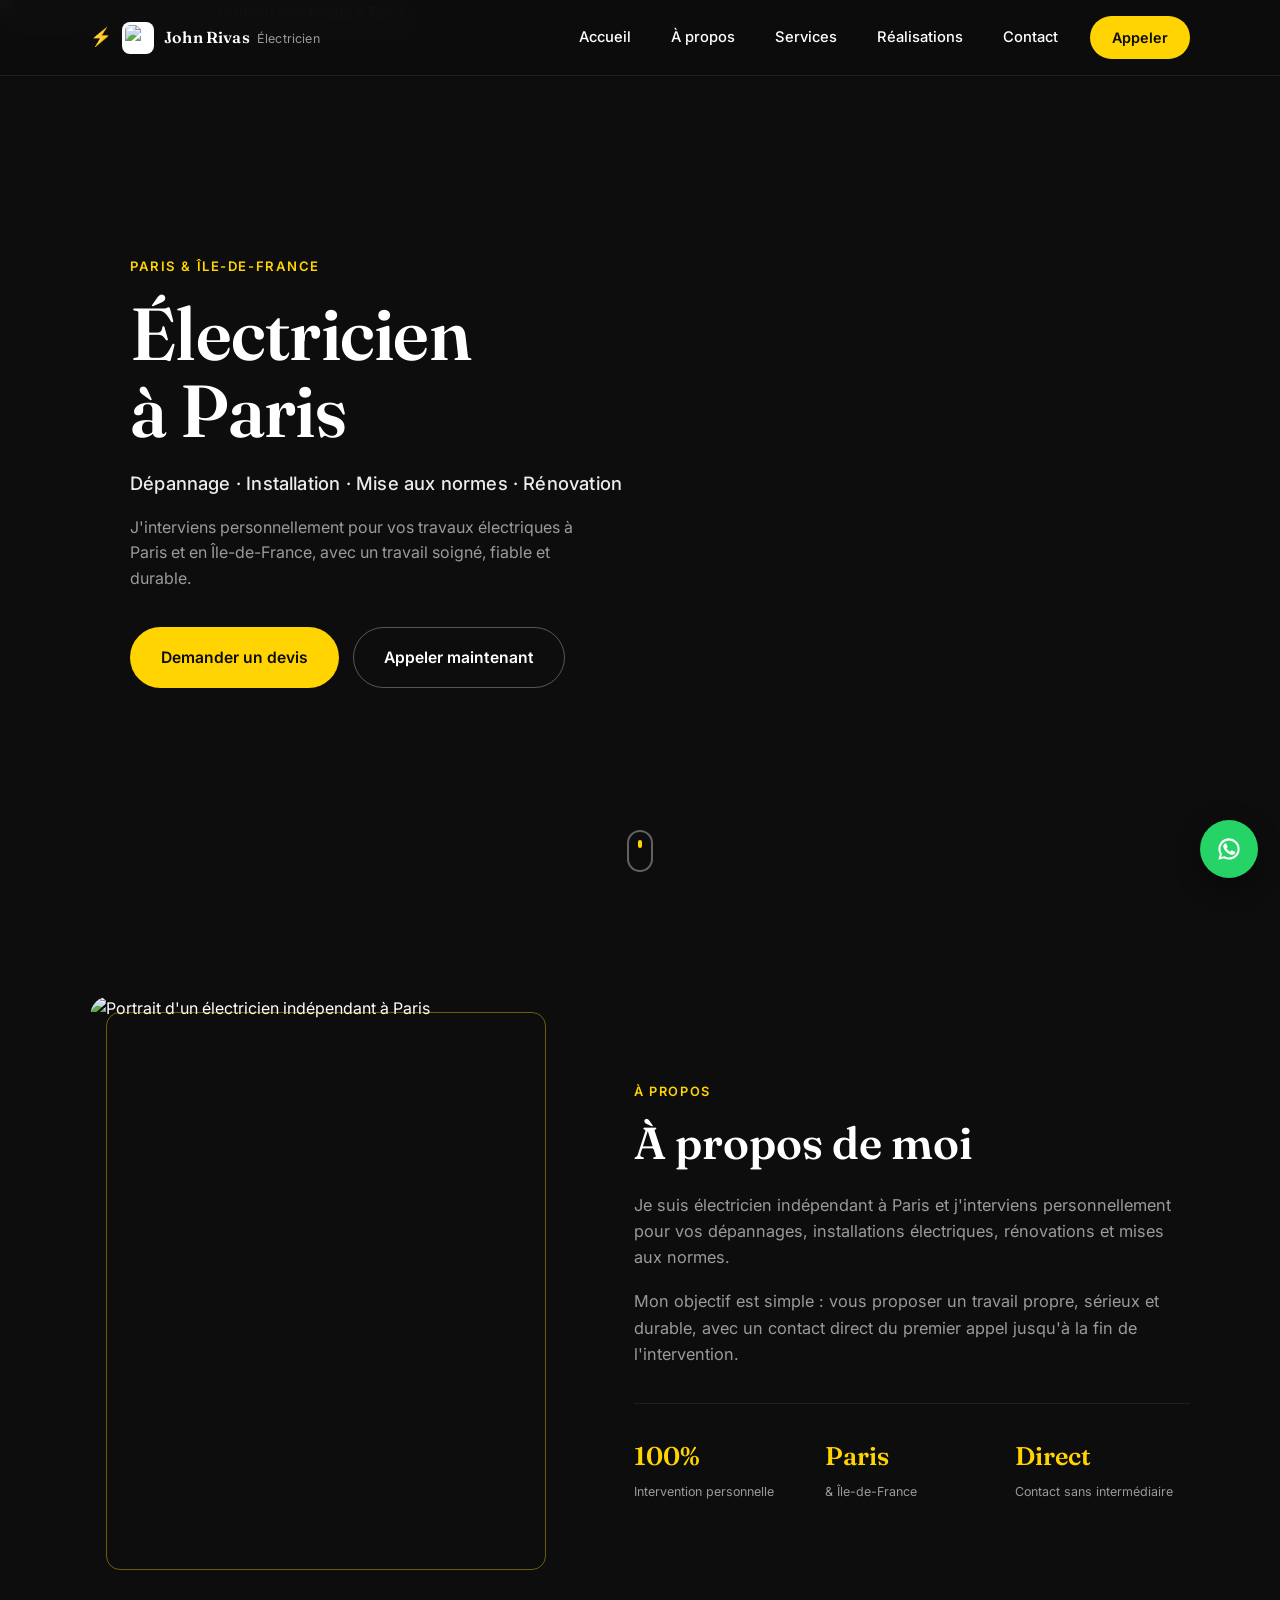
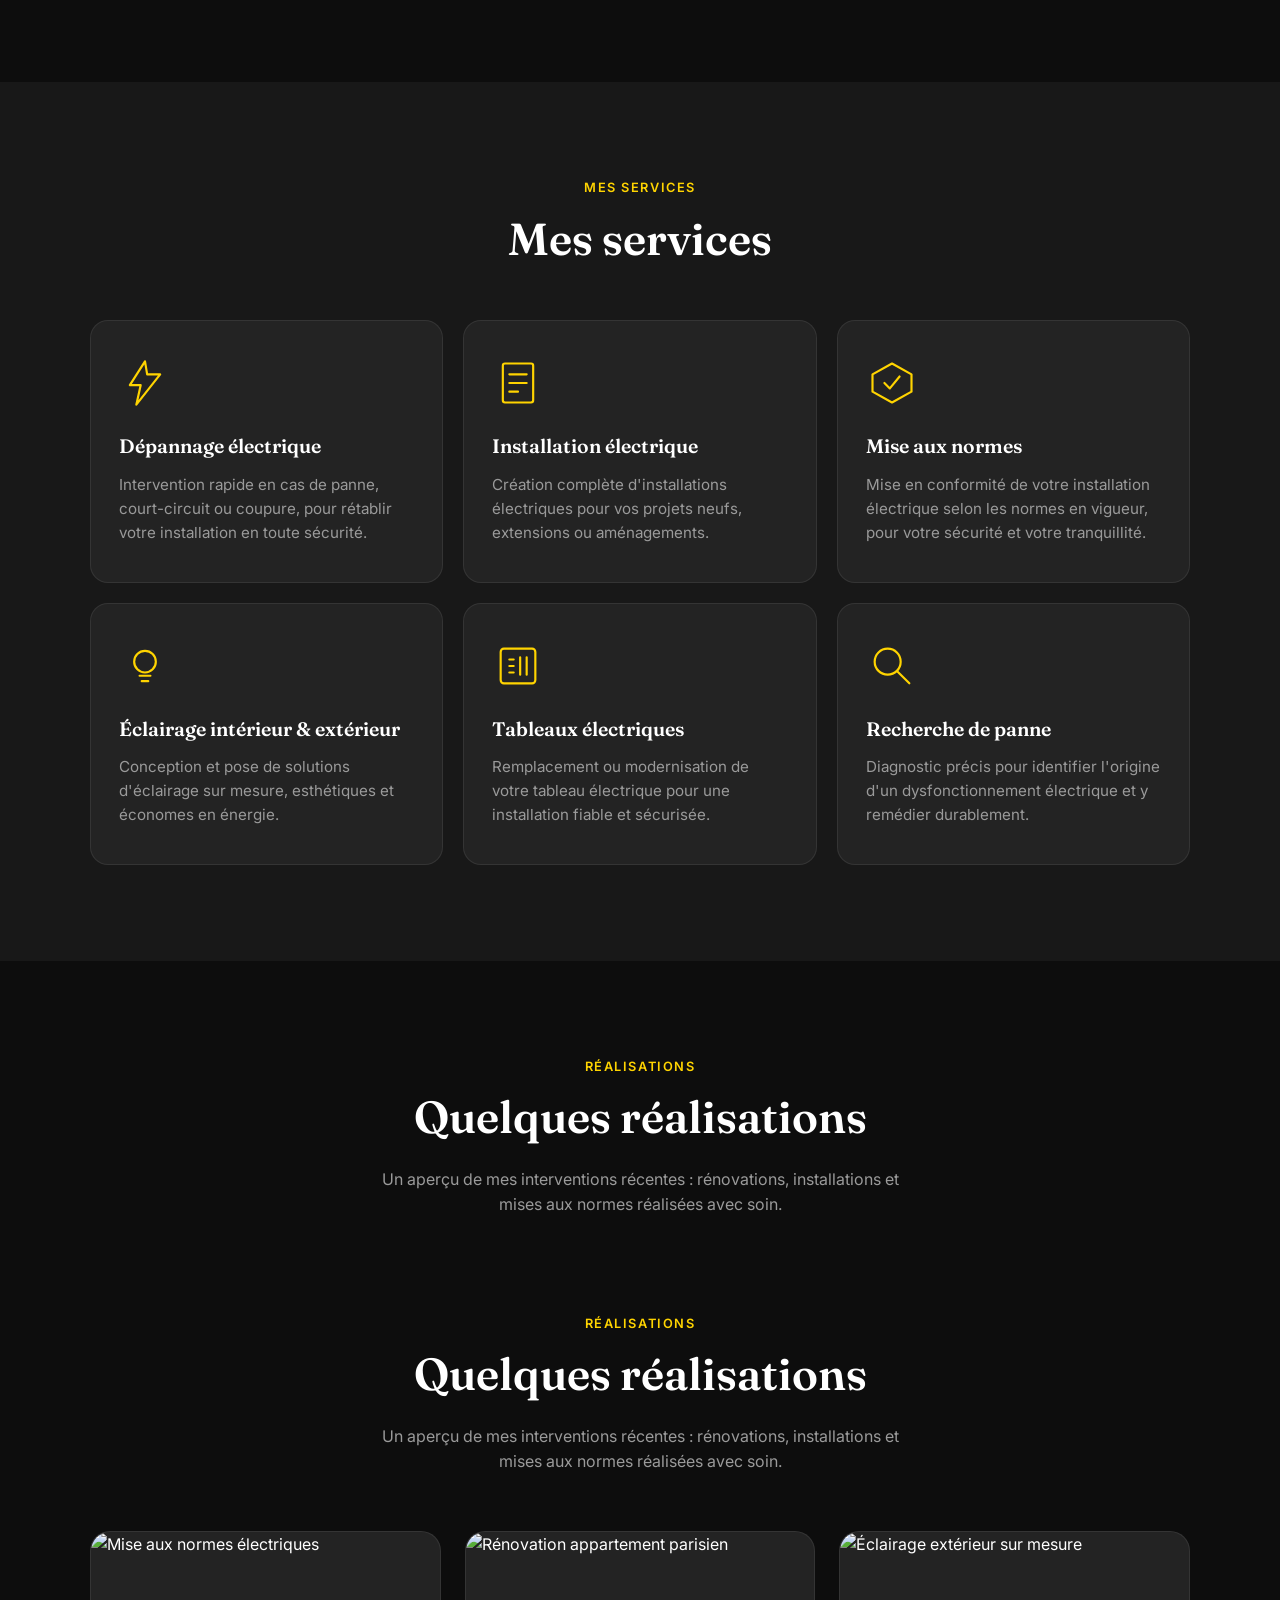
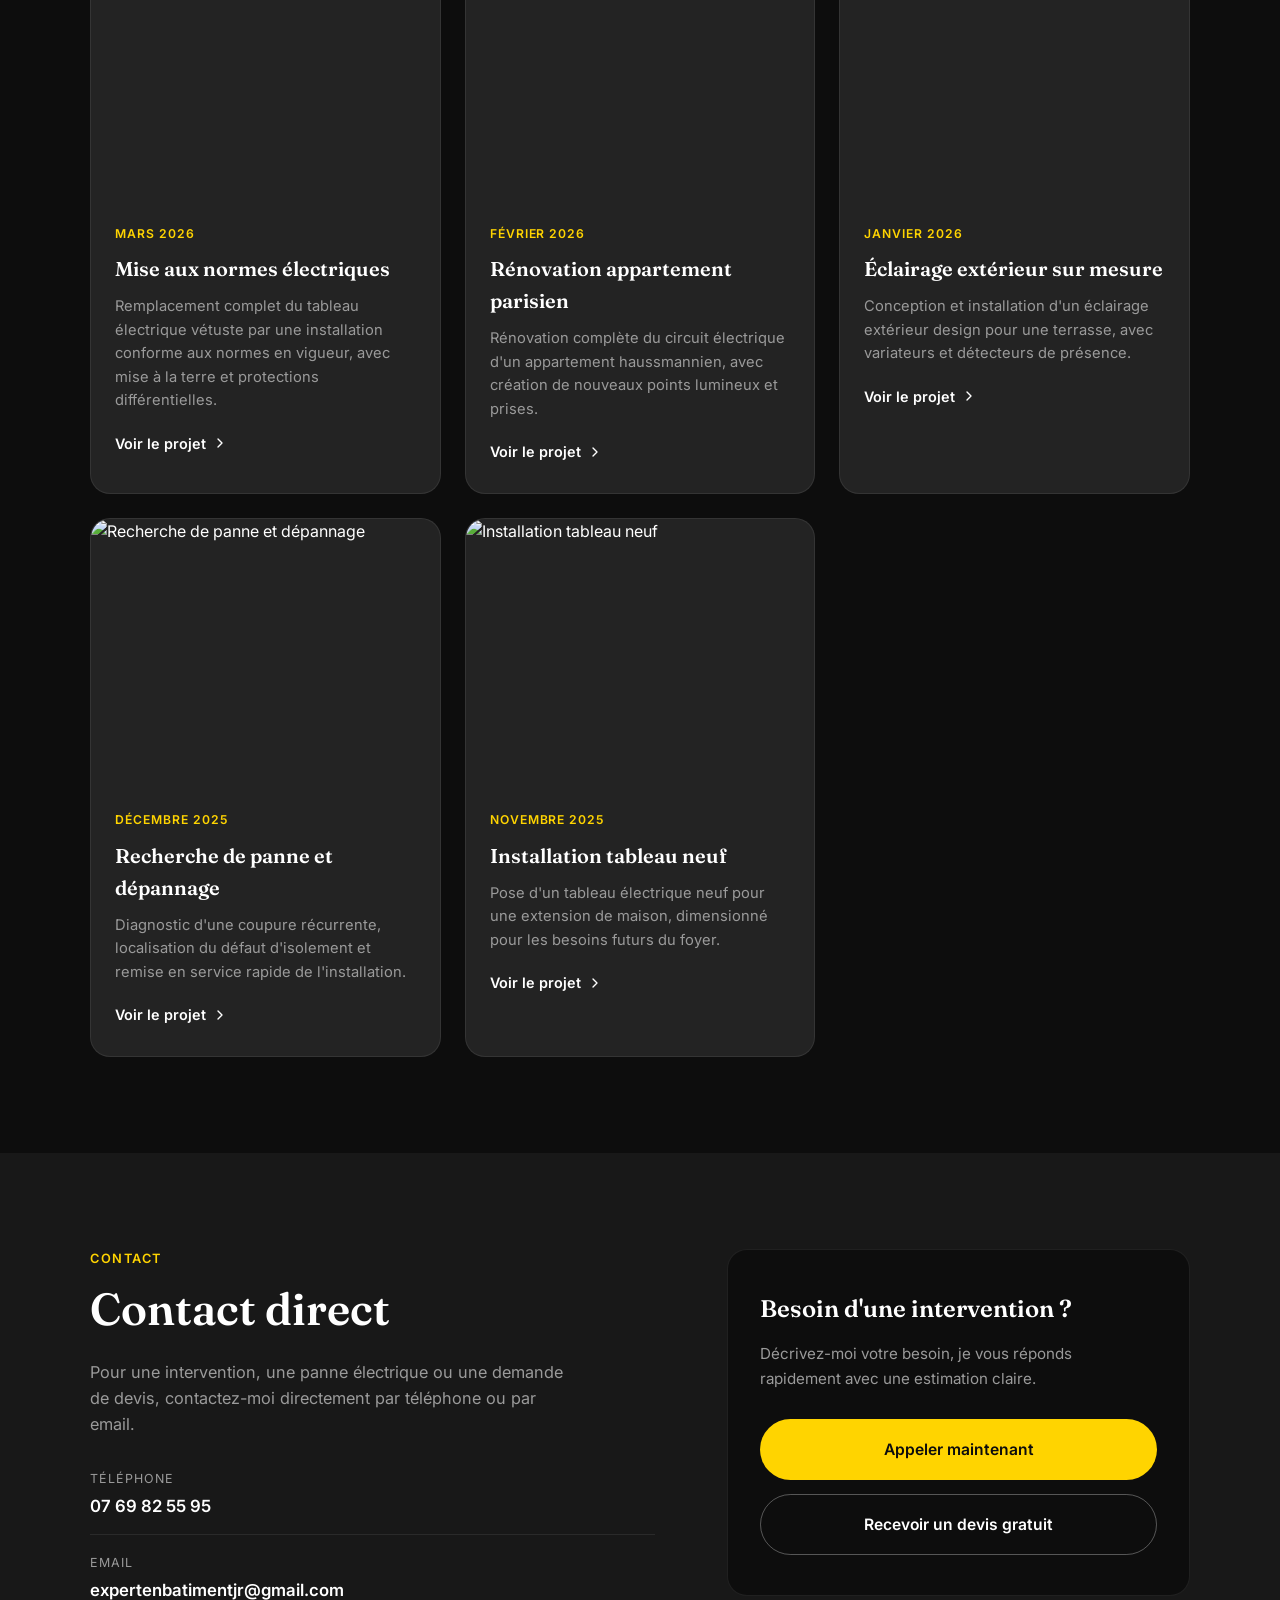
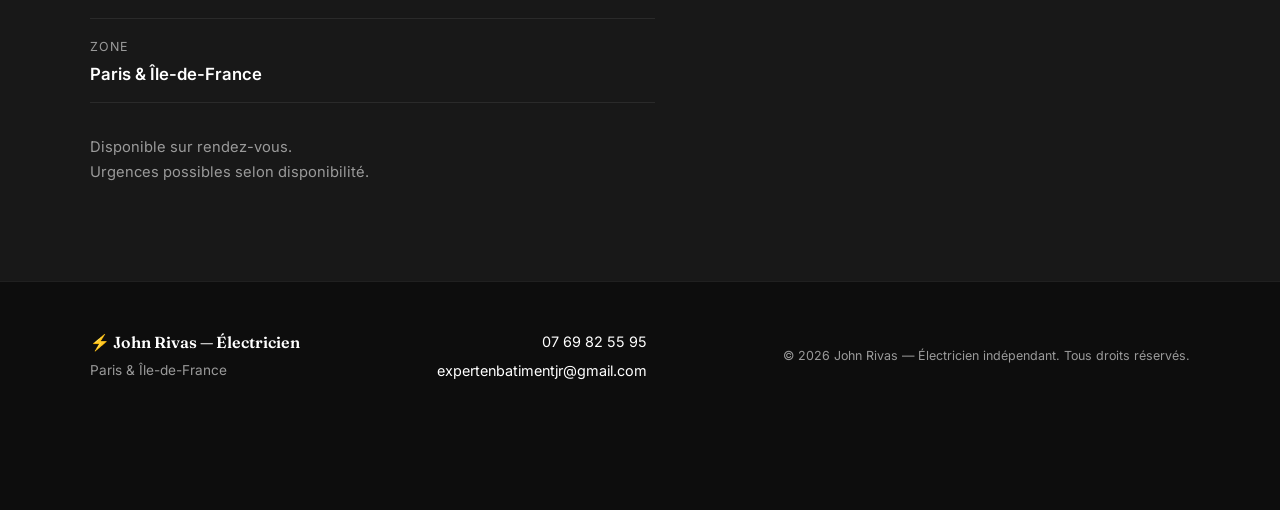
==== commit b4543499: "Add files via upload" ====
--- a/index.html
+++ b/index.html
@@ -17,6 +17,7 @@
   <div class="nav__inner">
     <a href="#hero" class="nav__logo">
       <span class="nav__logo-mark">⚡</span>
+      <img src="images/logo.png" alt="Logo John Rivas Électricien" class="nav__logo-img">
       <span class="nav__logo-text">John Rivas <span class="nav__logo-sub">Électricien</span></span>
     </a>
 
--- a/style.css
+++ b/style.css
@@ -114,6 +114,16 @@
 .nav__logo-mark {
   color: var(--yellow);
   font-size: 1.1rem;
+}
+
+.nav__logo-img {
+  height: 32px;
+  width: 32px;
+  object-fit: contain;
+  background: var(--white);
+  border-radius: 8px;
+  padding: 3px;
+  flex-shrink: 0;
 }
 
 .nav__logo-sub {
